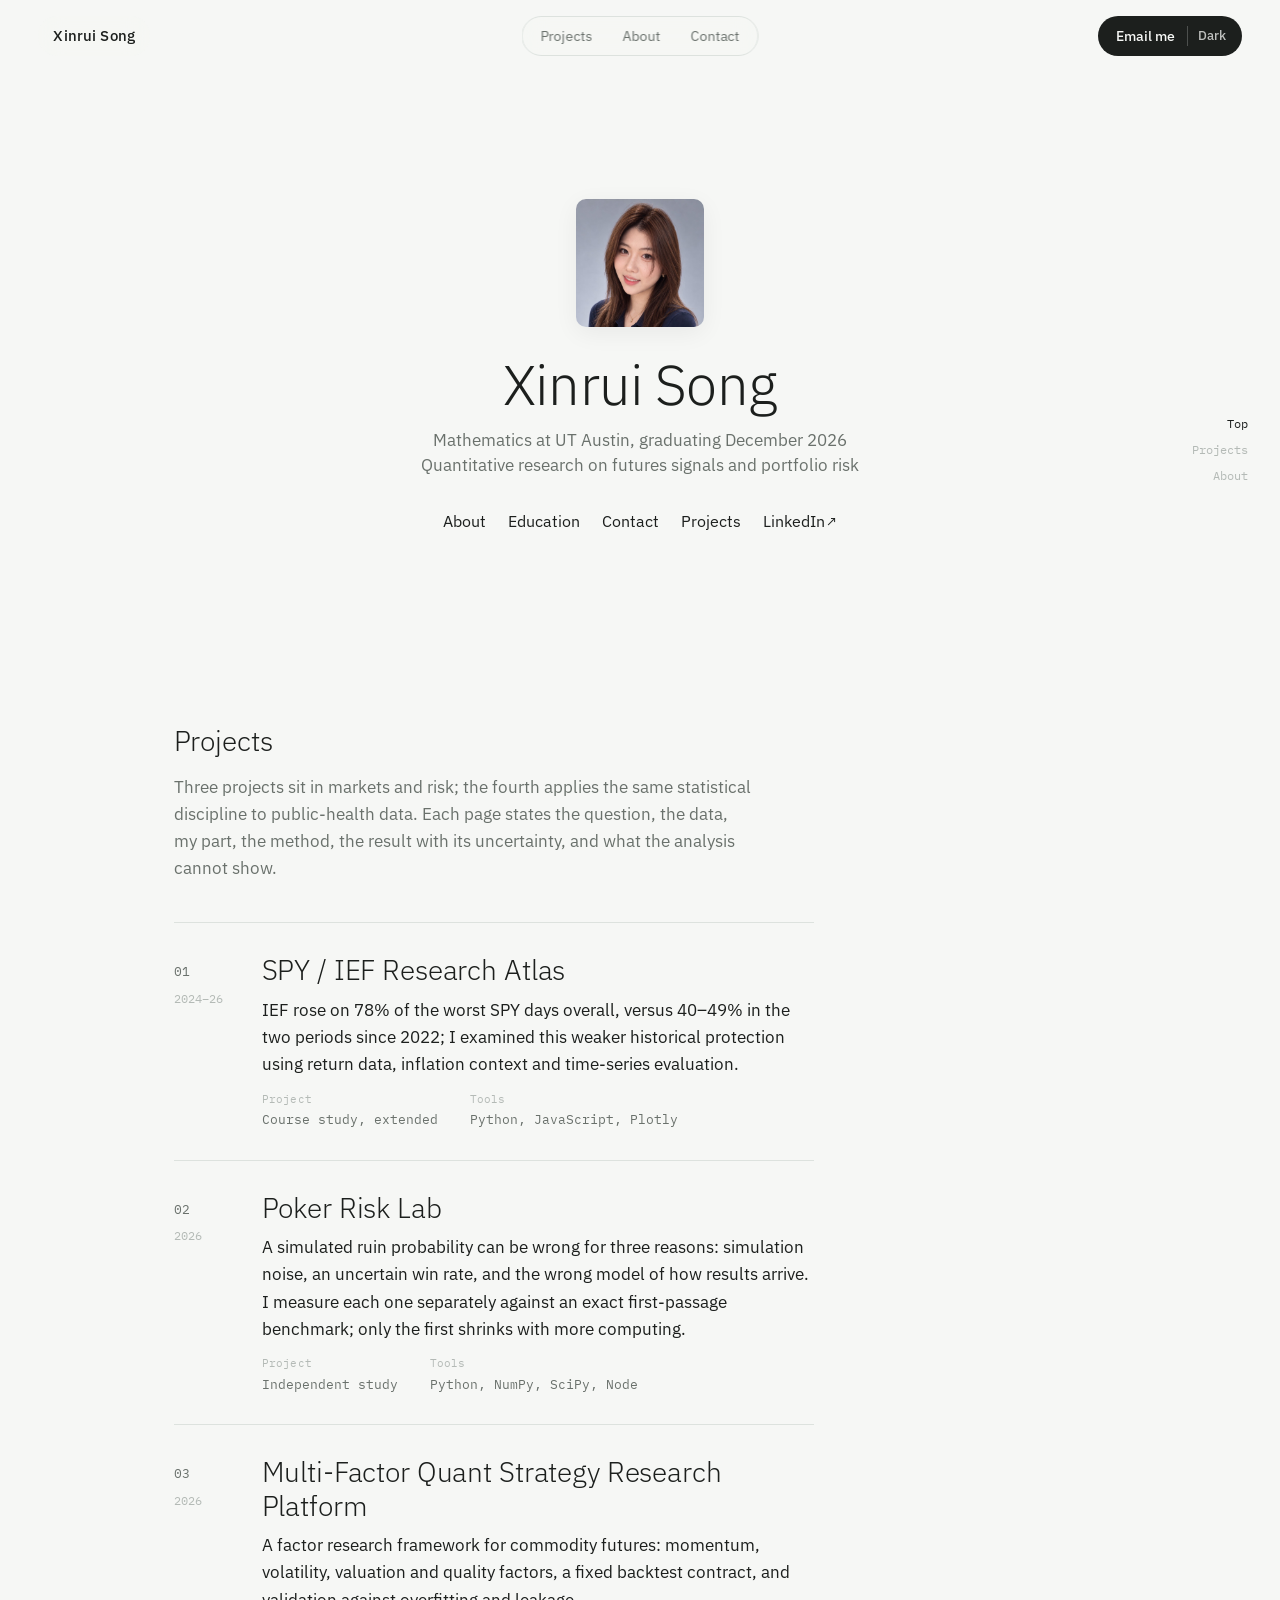
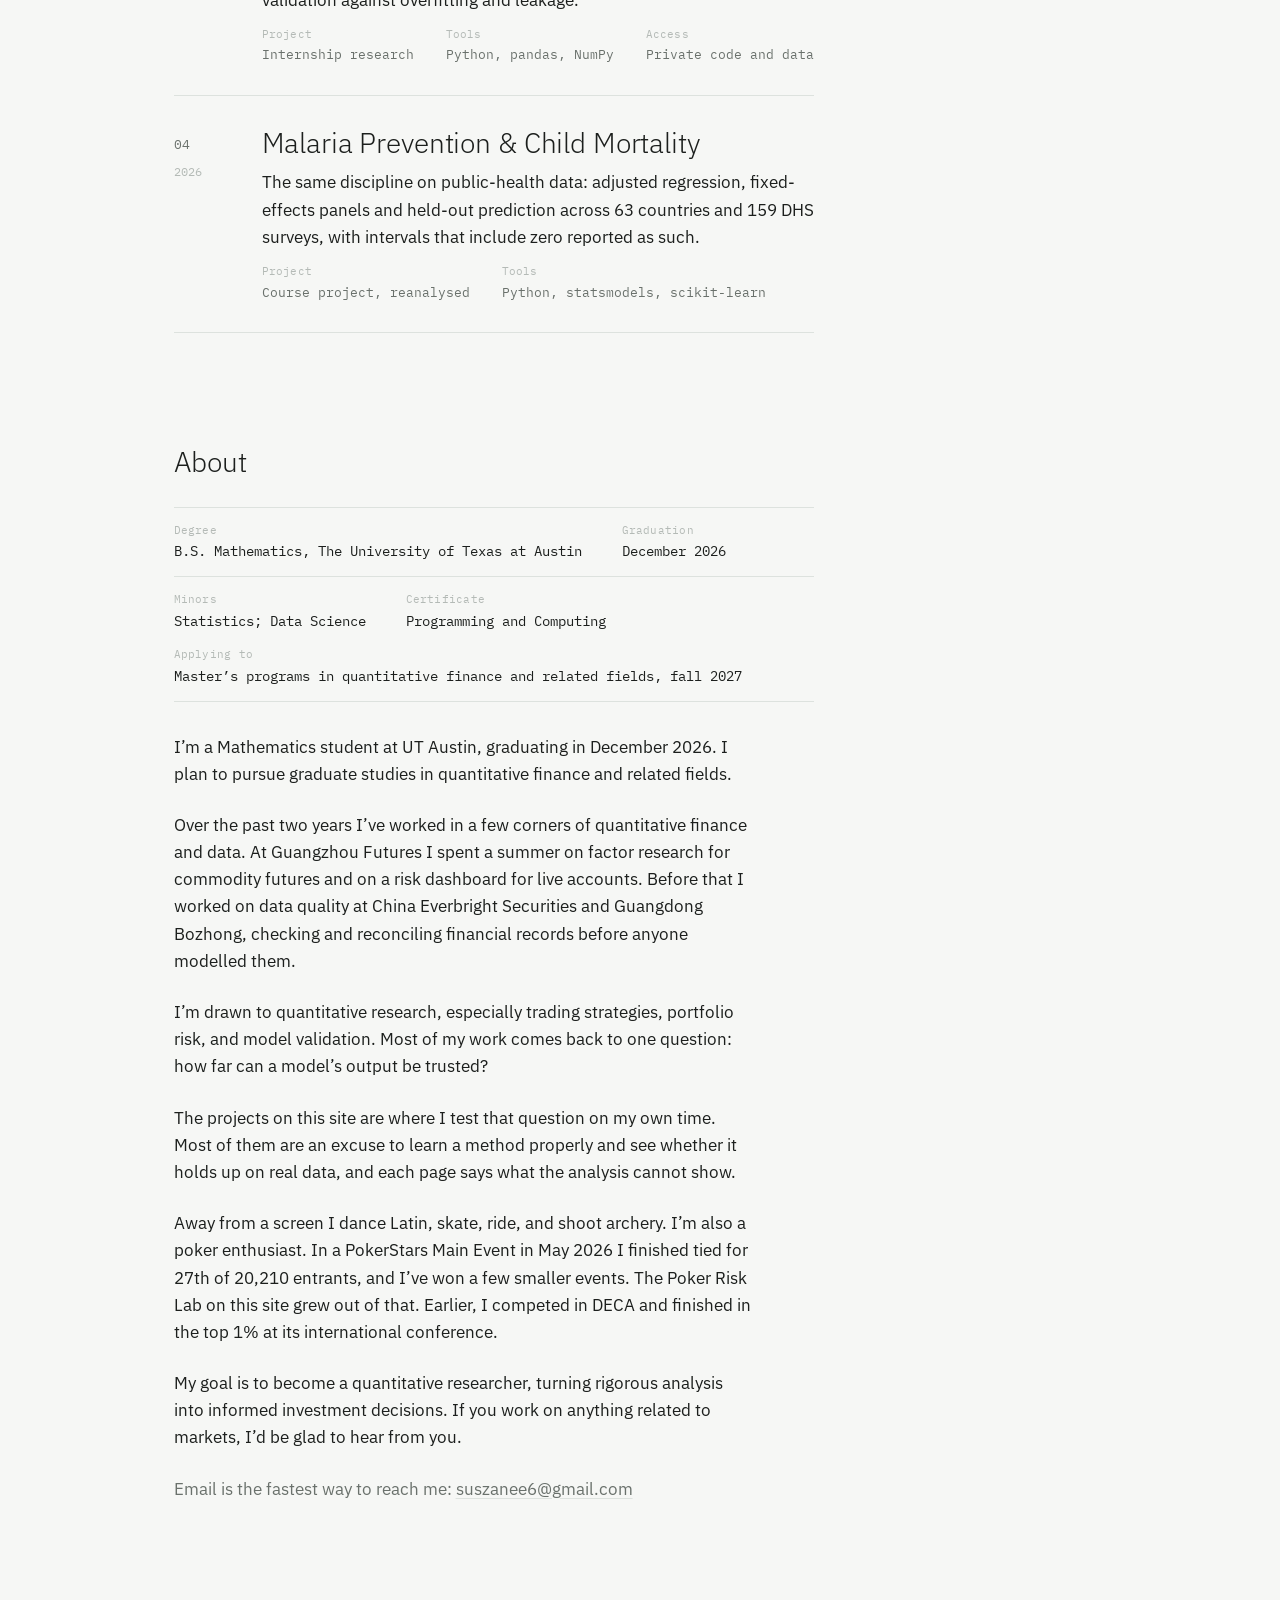
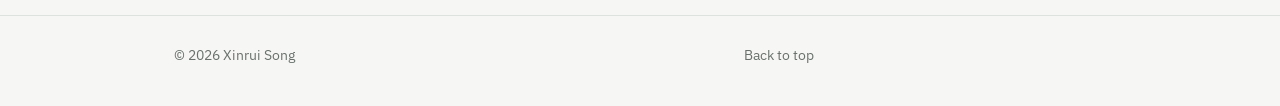
==== index.html @ 5ce0f14a "About: drop the Experience row; the prose now covers it" ====
<!DOCTYPE html>
<html lang="en" data-theme="light">
<head>
<meta charset="utf-8">
<meta name="viewport" content="width=device-width, initial-scale=1">
<title>Xinrui Song</title>
<meta name="description" content="Xinrui Song, mathematics student at UT Austin. Projects in financial mathematics, stochastic modelling and risk, written up with methods, results and limitations.">
<meta property="og:title" content="Xinrui Song">
<meta property="og:description" content="Mathematics at UT Austin. Projects in financial mathematics, stochastic modelling and risk.">
<meta property="og:type" content="website">
<!-- og:image is absolute so share previews work; change it if the site moves -->
<meta property="og:image" content="https://suzanneisgenius.github.io/Xinrui-Portfolio/images/og.png">
<meta property="og:image:width" content="1200">
<meta property="og:image:height" content="630">
<link rel="icon" href="images/favicon-32.png" sizes="32x32" type="image/png">
<link rel="apple-touch-icon" href="images/apple-touch-icon.png">
<script>
  try { var t = localStorage.getItem('xs-theme'); if (t === 'dark' || t === 'light') document.documentElement.dataset.theme = t; } catch (e) {}
</script>
<link rel="preconnect" href="https://fonts.googleapis.com">
<link rel="preconnect" href="https://fonts.gstatic.com" crossorigin>
<link href="https://fonts.googleapis.com/css2?family=IBM+Plex+Mono:wght@400&family=IBM+Plex+Sans:wght@300;400;500&display=swap" rel="stylesheet">
<link rel="stylesheet" href="assets/site.css">
</head>
<body>

<header class="site-header">
  <div class="bar">
    <a class="brand" href="#top">Xinrui Song</a>
    <nav class="pill" aria-label="Site">
      <a id="nav-projects" href="#projects">Projects</a>
      <a id="nav-about" href="#about">About</a>
      <a id="nav-contact" href="#t/contact">Contact</a>
    </nav>
    <span class="cta"><a href="mailto:suszanee6@gmail.com">Email me</a><button id="theme-toggle" class="theme" type="button" aria-label="Switch color theme">Dark</button></span>
  </div>
</header>

<nav class="ghost" id="ghost" aria-label="Sections">
  <a href="#top" data-for="top">Top</a>
  <a href="#projects" data-for="projects">Projects</a>
  <a href="#about" data-for="about">About</a>
</nav>

<main id="top">

<div id="view-home">

  <section class="hero" aria-labelledby="name">
    <div class="hero-card">
      <img class="avatar" src="images/portrait.jpg" alt="" width="128" height="128" onerror="this.remove()">
      <h1 id="name" class="t1">Xinrui Song</h1>
      <p class="tag">Mathematics at UT Austin, graduating December 2026<br>Quantitative research on futures signals and portfolio risk</p>
      <nav class="tabs" aria-label="Quick links">
        <a href="#t/about" data-tab="about">About</a>
        <a href="#t/education" data-tab="education">Education</a>
        <a href="#t/contact" data-tab="contact">Contact</a>
        <a href="#projects">Projects</a>
        <a href="https://www.linkedin.com/in/xinrui-song-bba659338/" class="ext" target="_blank" rel="noopener">LinkedIn</a>
      </nav>
      <pre class="terminal" id="terminal" aria-live="polite" hidden></pre>

      <template id="tab-about"><span class="prompt">&gt; open about</span>

I’m a Mathematics student at UT Austin, graduating in December 2026. I plan to pursue graduate studies in quantitative finance and related fields.

I’m drawn to quantitative research, especially trading strategies, portfolio risk, and model validation. Most of my work comes back to one question: how far can a model’s output be trusted?

My goal is to become a quantitative researcher, turning rigorous analysis into informed investment decisions.</template>

      <template id="tab-education"><span class="prompt">&gt; open education</span>

- B.S. Mathematics, The University of Texas at Austin, December 2026
- Minors: Statistics; Data Science
- Certificate: Programming and Computing
- Mathematics: Probability I, Introduction to Stochastic Processes (highest overall grade in class, spring 2025), Linear Algebra and Matrix Theory, Differential Equations with Linear Algebra, Applied Statistics; in progress: Real Analysis, Multivariable Calculus, Elements of Statistics
- Computing: Machine Learning, Elements of Software Design, Elements of Data Science, Elements of Databases (in progress)
- Methods: factor evaluation (IC/ICIR, quintile backtests, attribution), rolling out-of-sample validation with look-ahead controls, Monte Carlo and absorbing-boundary simulation, Bayesian uncertainty propagation, moving-block bootstrap, Newey-West inference, regularized regression, nested and grouped cross-validation
- Tools: Python (NumPy, pandas, SciPy, statsmodels, scikit-learn), R, SQL, JavaScript, Plotly, Dash, Git</template>

      <template id="tab-contact"><span class="prompt">&gt; open contact</span>

- Email     <a href="mailto:suszanee6@gmail.com">suszanee6@gmail.com</a>
- LinkedIn  <a href="https://www.linkedin.com/in/xinrui-song-bba659338/" target="_blank" rel="noopener">linkedin.com/in/xinrui-song-bba659338</a>
- Location  Austin, Texas</template>
    </div>
  </section>

  <section id="projects" aria-labelledby="projects-h">
    <div class="col">
      <div class="section-head"><h2 id="projects-h" class="t2">Projects</h2></div>
      <p class="muted" style="margin-top:16px;max-width:34em">Three projects sit in markets and risk; the fourth applies the same statistical discipline to public-health data. Each page states the question, the data, my part, the method, the result with its uncertainty, and what the analysis cannot show.</p>
      <div id="project-list" class="project-list"></div>
    </div>
  </section>

  <section id="about" class="about" aria-labelledby="about-h">
    <div class="col">
      <h2 id="about-h" class="t2">About</h2>
      <div class="spec">
        <div class="spec-row">
          <div class="spec-item"><span class="spec-l">Degree</span><span class="spec-v">B.S. Mathematics, The University of Texas at Austin</span></div>
          <div class="spec-item"><span class="spec-l">Graduation</span><span class="spec-v">December 2026</span></div>
        </div>
        <div class="spec-row">
          <div class="spec-item"><span class="spec-l">Minors</span><span class="spec-v">Statistics; Data Science</span></div>
          <div class="spec-item"><span class="spec-l">Certificate</span><span class="spec-v">Programming and Computing</span></div>
          <div class="spec-item"><span class="spec-l">Applying to</span><span class="spec-v">Master’s programs in quantitative finance and related fields, fall 2027</span></div>
        </div>
      </div>
      <div class="stack" style="margin-top:32px">
        <p>I’m a Mathematics student at UT Austin, graduating in December 2026. I plan to pursue graduate studies in quantitative finance and related fields.</p>
        <p>Over the past two years I’ve worked in a few corners of quantitative finance and data. At Guangzhou Futures I spent a summer on factor research for commodity futures and on a risk dashboard for live accounts. Before that I worked on data quality at China Everbright Securities and Guangdong Bozhong, checking and reconciling financial records before anyone modelled them.</p>
        <p>I’m drawn to quantitative research, especially trading strategies, portfolio risk, and model validation. Most of my work comes back to one question: how far can a model’s output be trusted?</p>
        <p>The projects on this site are where I test that question on my own time. Most of them are an excuse to learn a method properly and see whether it holds up on real data, and each page says what the analysis cannot show.</p>
        <p>Away from a screen I dance Latin, skate, ride, and shoot archery. I’m also a poker enthusiast. In a PokerStars Main Event in May 2026 I finished tied for 27th of 20,210 entrants, and I’ve won a few smaller events. The Poker Risk Lab on this site grew out of that. Earlier, I competed in DECA and finished in the top 1% at its international conference.</p>
        <p>My goal is to become a quantitative researcher, turning rigorous analysis into informed investment decisions. If you work on anything related to markets, I’d be glad to hear from you.</p>
        <p class="muted">Email is the fastest way to reach me: <a href="mailto:suszanee6@gmail.com">suszanee6@gmail.com</a></p>
      </div>
    </div>
  </section>


</div>

<div id="view-detail" hidden>
  <div id="detail-root"></div>
</div>

</main>

<footer class="site-footer">
  <div class="col">
    <span>© 2026 Xinrui Song</span>
    <span><a href="#top">Back to top</a></span>
  </div>
</footer>

<script src="assets/details.js"></script>
<script src="assets/spy-figure.js" defer></script>
<script src="assets/site.js" defer></script>
</body>
</html>
---- assets/site.css ----
/* Xinrui Song — application site, shell v4.
   Type: IBM Plex Sans (300/400/500) + Plex Mono. Three sizes + one meta size.
   Hierarchy comes from size and grey, not weight. One accent, one dark block (the terminal). */

:root {
  --paper: #F6F7F5;
  --ink: #1C1F1D;
  --muted: #6A716C;
  --faint: #B4BAB6;
  --line: #DDE2DE;
  --accent: #1F3A5F;
  --code-bg: #EEF0ED;

  --term-bg: #0F1117;
  --term-fg: #E6E7EB;
  --term-link: #8AB4F8;
  --term-prompt: #6CFF6C;

  --sans: "IBM Plex Sans", "PingFang SC", "Noto Sans SC", system-ui, sans-serif;
  --mono: "IBM Plex Mono", ui-monospace, SFMono-Regular, Menlo, monospace;

  --col: 680px;
  --wide: 920px;
  --gutter: 20px;
  --left: clamp(20px, 12vw, 200px);
  --section: 112px;
  --gap: 24px;
  --ease: cubic-bezier(.2, .7, .2, 1);

  --spy-teal: #167c77;
  --spy-coral: #b95335;
  --spy-band: #89979b;
  --spy-flat: #9ca6b1;
  --spy-grid: #dbe0e5;
  --spy-ink: var(--ink);
  --spy-muted: var(--muted);
}
html[data-theme="dark"] {
  --paper: #141615;
  --ink: #E8EAE7;
  --muted: #9AA19C;
  --faint: #4A504C;
  --line: #2A2F2C;
  --accent: #8FB3E0;
  --code-bg: #1C1F1D;
  --spy-teal: #62b4ad;
  --spy-coral: #ed906d;
  --spy-band: #b3bbc7;
  --spy-flat: #626d7b;
  --spy-grid: #2b323d;
}

* { box-sizing: border-box; }
html { scroll-behavior: smooth; }
@media (prefers-reduced-motion: reduce) { html { scroll-behavior: auto; } }

body {
  margin: 0;
  background: var(--paper);
  color: var(--ink);
  font-family: var(--sans);
  font-size: 17px;
  line-height: 1.6;
  font-weight: 400;
  -webkit-font-smoothing: antialiased;
  text-rendering: optimizeLegibility;
}
a { color: inherit; text-decoration: none; }
a:focus-visible, button:focus-visible { outline: 2px solid var(--accent); outline-offset: 3px; border-radius: 2px; }
h1, h2, h3, p, ul, dl, dd, figure { margin: 0; }
ul { padding: 0; list-style: none; }
strong { font-weight: 500; }
[hidden] { display: none !important; }

/* ---------- type scale: three sizes + meta ---------- */
.t1 { font-size: 56px; font-weight: 300; line-height: 1.05; letter-spacing: -0.015em; }
.t2 { font-size: 28px; font-weight: 300; line-height: 1.2; letter-spacing: -0.005em; }
.meta, .mono { font-family: var(--mono); font-size: 13px; line-height: 1.5; color: var(--muted); font-weight: 400; }
.muted { color: var(--muted); }
.lede { font-size: 19px; line-height: 1.5; font-weight: 300; }
@media (max-width: 720px) {
  body { font-size: 16px; }
  .t1 { font-size: 38px; }
  .t2 { font-size: 24px; }
  .lede { font-size: 17px; }
}

/* ---------- column ---------- */
.col { width: 100%; max-width: var(--col); margin-left: var(--left); padding: 0 var(--gutter); }
.col.wide { max-width: min(var(--wide), calc(100% - var(--left))); } /* 920px, or what fits beside the left offset (overflowed at 960–1120px) */
@media (max-width: 720px) { :root { --left: 0px; } }

section { padding-top: var(--section); }
@media (max-width: 720px) { :root { --section: 72px; } }
.stack > * + * { margin-top: var(--gap); }

p a, li a, dd a, .link {
  text-decoration: underline;
  text-decoration-color: var(--line);
  text-underline-offset: 3px;
  text-decoration-thickness: 1px;
  transition: text-decoration-color 200ms var(--ease);
}
p a:hover, li a:hover, dd a:hover, .link:hover { text-decoration-color: var(--accent); }
.ext::after { content: "\2197"; margin-left: .12em; font-size: .85em; }

/* ---------- header (three parts, floating) ---------- */
.site-header {
  position: fixed; inset: 16px 0 auto 0; z-index: 20;
  pointer-events: none;
}
.site-header .bar {
  display: flex; align-items: center; justify-content: space-between;
  padding: 0 clamp(16px, 3vw, 40px);
  height: 40px;
}
.brand, .pill, .cta { pointer-events: auto; }
.brand { display: flex; align-items: center; height: 40px; padding: 0 14px; border-radius: 999px; font-weight: 500; font-size: 15px; letter-spacing: .01em; color: var(--ink);
  border: 1px solid transparent; background: color-mix(in srgb, var(--paper) 82%, transparent); backdrop-filter: blur(12px); -webkit-backdrop-filter: blur(12px); }
.pill {
  position: absolute; left: 50%; transform: translateX(-50%);
  display: flex; align-items: center; gap: 2px;
  height: 40px; padding: 4px;
  border: 1px solid var(--line); border-radius: 999px;
  background: color-mix(in srgb, var(--paper) 82%, transparent);
  backdrop-filter: blur(12px); -webkit-backdrop-filter: blur(12px);
}
.pill a {
  display: flex; align-items: center; height: 30px; padding: 0 14px;
  border-radius: 999px; font-size: 14px; color: var(--muted);
  transition: background-color 200ms var(--ease), color 200ms var(--ease);
}
.pill a:hover, .pill a[aria-current="true"] { color: var(--ink); background: color-mix(in srgb, var(--ink) 6%, transparent); }
.cta {
  display: flex; align-items: center; gap: 10px; height: 40px; padding: 0 16px 0 18px;
  border-radius: 999px; background: var(--ink); color: var(--paper);
  font-size: 14px; font-weight: 500;
  transition: transform 200ms var(--ease), opacity 200ms var(--ease);
}
.cta a { color: inherit; }
.cta:hover { opacity: .9; }
.cta .theme {
  border: 0; background: none; padding: 0 0 0 10px; margin-left: 2px; border-left: 1px solid color-mix(in srgb, var(--paper) 30%, transparent);
  color: inherit; font: inherit; font-size: 13px; cursor: pointer; opacity: .75;
}
.cta .theme:hover { opacity: 1; }
@media (max-width: 760px) {
  .pill { display: none; }
  .site-header { inset: 10px 0 auto 0; }
}

/* ---------- ghost nav (right edge, home only) ---------- */
.ghost {
  position: fixed; right: clamp(16px, 2.5vw, 36px); top: 50%; transform: translateY(-50%);
  display: flex; flex-direction: column; gap: 14px; text-align: right;
  font-family: var(--mono); font-size: 12px; line-height: 1;
  z-index: 15;
}
.ghost a { color: var(--faint); transition: color 250ms var(--ease); }
.ghost a:hover { color: var(--muted); }
.ghost a[aria-current="true"] { color: var(--ink); }
@media (max-width: 1100px) { .ghost { display: none; } }

/* ---------- hero (reference 03: portrait, name, two lines, one row of links, terminal) ---------- */
.hero { padding: 150px 0 24px; min-height: 68vh; display: flex; flex-direction: column; justify-content: center; }
.hero-card { max-width: 640px; margin: 0 auto; padding: 0 var(--gutter); text-align: center; }
.avatar {
  width: 128px; height: 128px; border-radius: 10px; object-fit: cover; display: block; margin: 0 auto 28px;
  box-shadow: 0 6px 24px rgba(0, 0, 0, .06);
}
.hero .tag { margin-top: 14px; font-size: 17px; line-height: 1.5; color: var(--muted); }
.tabs { display: flex; flex-wrap: wrap; justify-content: center; gap: 6px 22px; margin-top: 26px; font-size: 16px; }
.tabs a { color: var(--ink); padding: 4px 0; border-bottom: 1px solid transparent; transition: color 200ms var(--ease), border-color 200ms var(--ease), opacity 200ms var(--ease); }
.tabs a:hover { color: var(--accent); }
.tabs a[aria-current="true"] { border-bottom-color: var(--ink); }
.tabs a.disabled { opacity: .45; pointer-events: none; }
.hero .terminal { text-align: left; margin: 28px auto 0; max-width: 640px; max-height: 400px; overflow-y: auto; font-size: 13.5px; padding: 16px 20px; }
.hero .terminal p { margin: 0; }
@media (max-width: 720px) { .hero { padding-top: 100px; } .avatar { width: 104px; height: 104px; } .tabs { gap: 4px 18px; font-size: 15px; } }

/* typing */
.typed { white-space: pre-wrap; }
.caret { display: inline-block; width: .5em; height: 1.05em; vertical-align: -0.15em; background: var(--accent); margin-left: 2px; animation: blink 1s steps(1) infinite; }
.caret.done { animation: none; opacity: 0; transition: opacity 400ms ease 600ms; }
@keyframes blink { 50% { opacity: 0; } }
@media (prefers-reduced-motion: reduce) { .caret { display: none; } }

/* ---------- section head ---------- */
.section-head { display: flex; align-items: baseline; gap: 20px; }
.section-head .idx { font-family: var(--mono); font-size: 13px; color: var(--faint); }

/* ---------- project list (numbered rows) ---------- */
.project-list { margin-top: 40px; border-top: 1px solid var(--line); }
.project-row {
  display: grid; grid-template-columns: 64px 1fr; gap: 6px 24px;
  padding: 30px 0; border-bottom: 1px solid var(--line); color: inherit;
}
.project-row .idx { font-family: var(--mono); font-size: 13px; color: var(--muted); padding-top: 9px; }
.project-row .idx small { display: block; color: var(--faint); margin-top: 6px; font-size: 12px; }
.project-row .t2 { transition: color 200ms var(--ease); }
.project-row:hover .t2 { color: var(--accent); }
.project-row .summary { margin-top: 10px; max-width: 34em; color: var(--ink); }
@media (max-width: 560px) {
  .project-row { grid-template-columns: 1fr; gap: 2px; padding: 24px 0; }
  .project-row .idx small { display: inline; margin-left: 10px; }
}

/* ---------- about ---------- */
.about p { max-width: 34em; }

/* ---------- terminal ---------- */
.terminal {
  font-family: var(--mono); font-size: 14px; line-height: 1.55;
  background: var(--term-bg); color: var(--term-fg);
  border-radius: 6px; padding: 16px 18px; margin: 0;
  white-space: pre-wrap; overflow-wrap: anywhere; max-width: var(--col);
}
.terminal .prompt { color: var(--term-prompt); }
.terminal a { color: var(--term-link); text-decoration: underline; text-decoration-color: color-mix(in srgb, var(--term-link) 40%, transparent); }
.terminal a:hover { text-decoration-color: var(--term-link); }
.terminal .caret { background: var(--term-fg); }

/* ---------- footer ---------- */
.site-footer { margin-top: var(--section); border-top: 1px solid var(--line); padding: 28px 0 40px; font-size: 14px; color: var(--muted); }
.site-footer .col { display: flex; justify-content: space-between; gap: 16px; flex-wrap: wrap; }

/* ---------- detail page ---------- */
.detail { padding-top: 120px; }
.detail .crumbs { display: flex; gap: 16px; align-items: baseline; }
.detail .crumbs .back { font-size: 14px; color: var(--muted); }
.detail .crumbs .back:hover { color: var(--ink); }
.detail h1 { margin-top: 24px; }
.detail .subtitle { margin-top: 14px; font-size: 19px; font-weight: 300; color: var(--muted); max-width: 30em; }

/* exhibit first, then spec sheet, then the opening */
.detail .exhibit .figure, .detail .exhibit .spy-figure { margin-top: 48px; }
.spec { margin-top: 40px; border-top: 1px solid var(--line); }
.about .spec { margin-top: 28px; }
.spec-row { display: flex; flex-wrap: wrap; gap: 14px 40px; padding: 14px 0; border-bottom: 1px solid var(--line); }
.spec-item { display: flex; flex-direction: column; gap: 2px; min-width: 0; }
.spec-l { font-family: var(--mono); font-size: 11px; letter-spacing: .02em; color: var(--faint); }
.spec-v { font-family: var(--mono); font-size: 14px; line-height: 1.5; color: var(--ink); }
.spec-item.num .spec-v { font-size: 20px; font-weight: 300; line-height: 1.2; font-family: var(--sans); letter-spacing: -0.01em; }
.spec-v sup { font-family: var(--mono); font-size: 10px; color: var(--muted); margin-left: 2px; }
.spec-v .sep { color: var(--faint); }
.spec-v a { color: var(--ink); text-decoration: underline; text-decoration-color: var(--line); text-underline-offset: 3px; }
.spec-v a:hover { text-decoration-color: var(--accent); }
.spec-row.compact { border: 0; padding: 12px 0 0; gap: 8px 32px; }
.spec-row.compact .spec-v { font-size: 13px; color: var(--muted); }
.spec-notes { margin: 10px 0 0; padding-left: 1.4em; font-size: 13px; line-height: 1.5; color: var(--muted); max-width: 48em; }
.spec-notes li + li { margin-top: 2px; }
@media (max-width: 560px) { .spec-row { gap: 12px 24px; } .spec-item.num .spec-v { font-size: 18px; } }

.opening { margin-top: 56px; }
.opening .question { max-width: 26em; }
.opening .mypart { margin-top: 32px; max-width: 34em; }
.opening .mypart .meta { display: block; margin-bottom: 6px; }
.opening .tagline { margin-top: 28px; max-width: 34em; color: var(--muted); }
.opening .private { margin-top: 12px; font-size: 14px; color: var(--muted); }
@media (max-width: 760px) { .detail { padding-top: 92px; } .opening { margin-top: 40px; } }

.detail .figure { margin-top: 48px; }
.detail .figure img { width: 100%; height: auto; display: block; border: 1px solid var(--line); }
.detail .figure figcaption { margin-top: 10px; font-size: 14px; color: var(--muted); }
/* the screenshot is a link; the label reuses the header CTA pill so it reads as the page's one button */
.figure-link { position: relative; display: block; color: inherit; }
.figure-link img { transition: border-color 200ms var(--ease); }
.figure-link:hover img { border-color: var(--accent); }
.figure-link .open-label {
  position: absolute; right: 16px; bottom: 16px; display: inline-flex; align-items: center; height: 40px; padding: 0 18px;
  border-radius: 999px; background: var(--ink); color: var(--paper); font-size: 14px; font-weight: 500; letter-spacing: .01em; white-space: nowrap;
  transition: transform 200ms var(--ease), opacity 200ms var(--ease);
}
.figure-link:hover .open-label { transform: translateY(-1px); }
.figure-link:focus-visible { outline-offset: 4px; }
@media (max-width: 560px) { .figure-link .open-label { right: 10px; bottom: 10px; height: 36px; padding: 0 14px; font-size: 13px; } }

.detail .body { margin-top: 56px; }
.detail .body h2 { margin-top: 48px; }
.detail .body h2:first-child { margin-top: 0; }
.detail .body p { margin-top: 12px; max-width: 34em; }
.detail .body .result-line { display: block; margin-top: 10px; }
.detail .body .result-line:first-child { margin-top: 0; }

@media (max-width: 560px) {  }

table.plain { width: 100%; border-collapse: collapse; margin-top: 12px; font-size: 15px; }
table.plain th, table.plain td { text-align: left; padding: 10px 0; border-bottom: 1px solid var(--line); vertical-align: top; }
table.plain th { font-weight: 400; font-family: var(--mono); font-size: 13px; color: var(--muted); }
table.plain td.num { font-family: var(--mono); white-space: nowrap; }
table.plain td.num em { font-style: normal; color: var(--muted); margin-left: 8px; }

.strands { margin-top: 28px; }
.strand { padding: 20px 0; border-top: 1px solid var(--line); }
.strand h3 { font-size: 17px; font-weight: 500; margin-top: 4px; }
.strand p { margin-top: 8px; max-width: 34em; }

/* side arrows (desktop) + bottom pager (all) */
.side-arrow {
  position: fixed; top: 50%; transform: translateY(-50%); z-index: 15;
  display: flex; flex-direction: column; align-items: center; gap: 8px;
  color: var(--faint); font-family: var(--mono); font-size: 12px;
  transition: color 250ms var(--ease);
}
.side-arrow:hover { color: var(--ink); }
.side-arrow svg { width: 22px; height: 44px; stroke: currentColor; fill: none; stroke-width: 1; }
.side-arrow.prev { left: clamp(14px, 2.5vw, 36px); }
.side-arrow.next { right: clamp(14px, 2.5vw, 36px); }
@media (max-width: 1100px) { .side-arrow { display: none; } }

.pager { margin-top: 80px; padding-top: 20px; border-top: 1px solid var(--line); display: flex; justify-content: space-between; gap: 20px; font-size: 15px; }
.pager a { color: var(--muted); max-width: 48%; }
.pager a:hover { color: var(--ink); }
.pager .next { text-align: right; margin-left: auto; }
.pager .mono { display: block; margin-bottom: 2px; }

code, pre { font-family: var(--mono); }
pre.code { background: var(--code-bg); padding: 14px 16px; border-radius: 4px; overflow-x: auto; font-size: 14px; line-height: 1.5; }

/* ---------- SPY / IEF figure ---------- */
.spy-figure { margin-top: 48px; }
.spy-figure .t2 { max-width: 26em; }
.spy-inline-chart.spy-chart-mobile { display: none; }
@media (max-width: 640px) { .spy-inline-chart.spy-chart-desktop { display: none; } .spy-inline-chart.spy-chart-mobile { display: block; } }
.spy-plot { margin: 20px 0 0; }
.spy-inline-chart { width: 100%; height: auto; display: block; font-family: var(--sans); }
.spy-tick-key { display: flex; flex-wrap: wrap; gap: 6px 18px; align-items: center; color: var(--spy-muted); font-size: 13px; margin: 8px 0 24px; }
.spy-key-mark { display: inline-block; width: 3px; height: 12px; vertical-align: -2px; margin-right: 6px; background: var(--spy-coral); }
.spy-key-mark.flat { background: var(--spy-flat); }
.spy-stress-label { font-size: 16px; font-weight: 400; padding-top: 18px; border-top: 1px solid var(--line); }
.spy-number-grid { display: grid; grid-template-columns: repeat(3, minmax(0, 1fr)); gap: 24px; margin-top: 16px; }
.spy-number-period { display: block; font-family: var(--mono); font-size: 13px; color: var(--spy-muted); }
.spy-number strong { display: block; font-weight: 300; font-size: 40px; line-height: 1.1; letter-spacing: -0.02em; margin: 6px 0 10px; }
.spy-number.recent strong { color: var(--spy-coral); }
.spy-proportion { height: 2px; background: var(--spy-grid); overflow: hidden; margin-bottom: 8px; }
.spy-proportion span { display: block; height: 100%; background: var(--ink); width: var(--share); }
.spy-number.recent .spy-proportion span { background: var(--spy-coral); }
.spy-number-note { font-size: 13px; color: var(--spy-muted); }
@media (max-width: 560px) { .spy-number-grid { gap: 14px; } .spy-number strong { font-size: 28px; } }
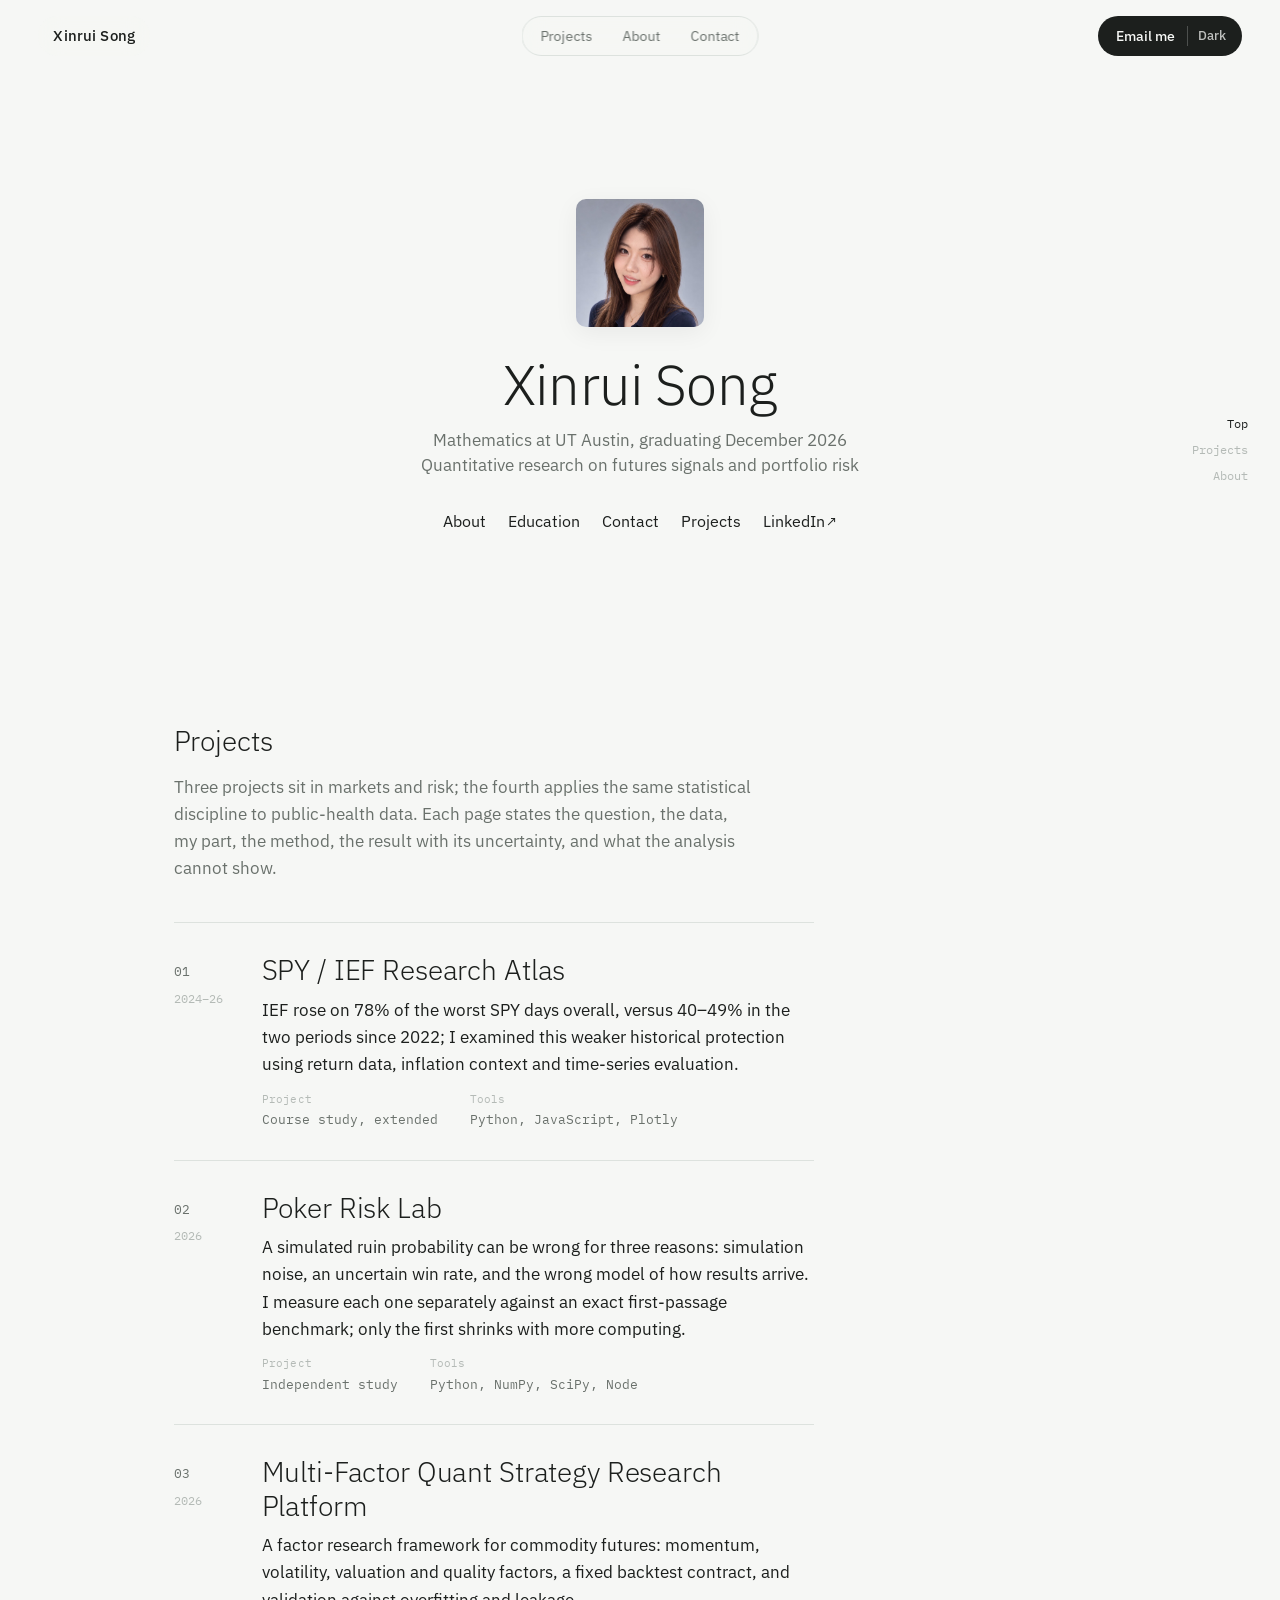
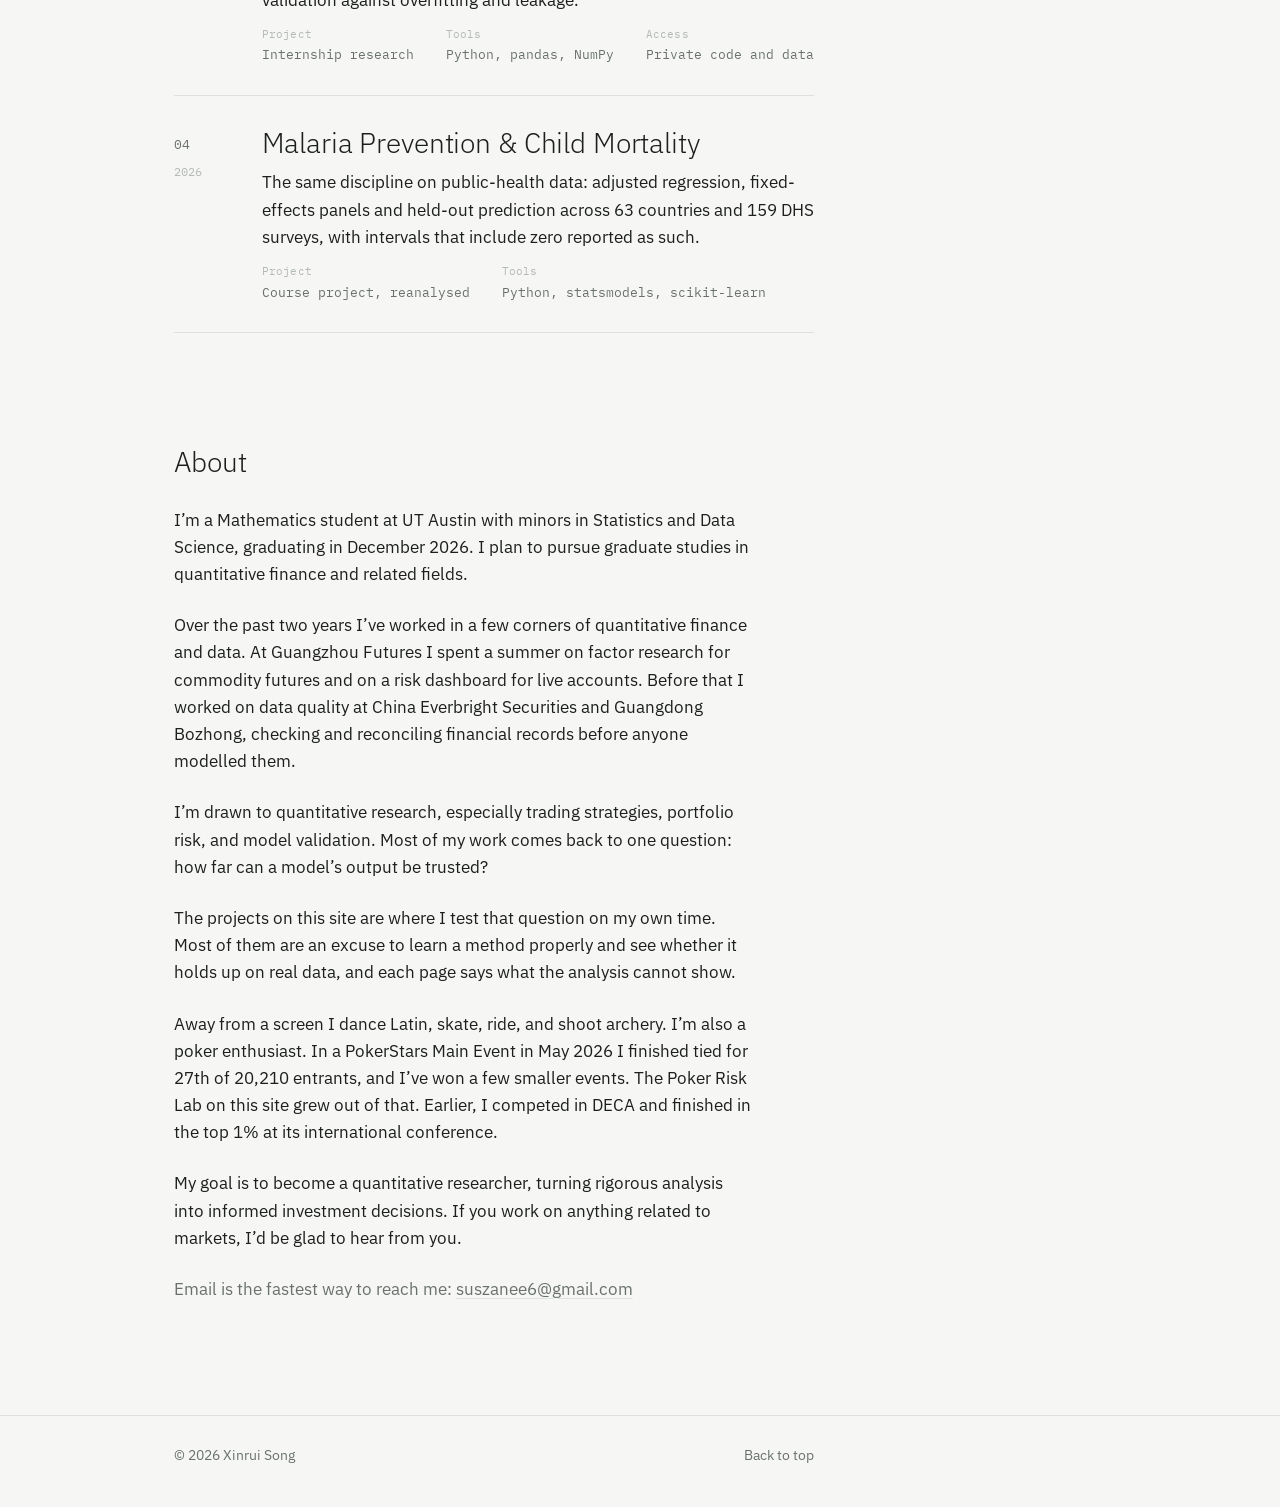
==== commit dc188256: "About: remove the spec table; minors move into the first paragraph" ====
--- a/index.html
+++ b/index.html
@@ -97,19 +97,8 @@
   <section id="about" class="about" aria-labelledby="about-h">
     <div class="col">
       <h2 id="about-h" class="t2">About</h2>
-      <div class="spec">
-        <div class="spec-row">
-          <div class="spec-item"><span class="spec-l">Degree</span><span class="spec-v">B.S. Mathematics, The University of Texas at Austin</span></div>
-          <div class="spec-item"><span class="spec-l">Graduation</span><span class="spec-v">December 2026</span></div>
-        </div>
-        <div class="spec-row">
-          <div class="spec-item"><span class="spec-l">Minors</span><span class="spec-v">Statistics; Data Science</span></div>
-          <div class="spec-item"><span class="spec-l">Certificate</span><span class="spec-v">Programming and Computing</span></div>
-          <div class="spec-item"><span class="spec-l">Applying to</span><span class="spec-v">Master’s programs in quantitative finance and related fields, fall 2027</span></div>
-        </div>
-      </div>
-      <div class="stack" style="margin-top:32px">
-        <p>I’m a Mathematics student at UT Austin, graduating in December 2026. I plan to pursue graduate studies in quantitative finance and related fields.</p>
+      <div class="stack" style="margin-top:28px">
+        <p>I’m a Mathematics student at UT Austin with minors in Statistics and Data Science, graduating in December 2026. I plan to pursue graduate studies in quantitative finance and related fields.</p>
         <p>Over the past two years I’ve worked in a few corners of quantitative finance and data. At Guangzhou Futures I spent a summer on factor research for commodity futures and on a risk dashboard for live accounts. Before that I worked on data quality at China Everbright Securities and Guangdong Bozhong, checking and reconciling financial records before anyone modelled them.</p>
         <p>I’m drawn to quantitative research, especially trading strategies, portfolio risk, and model validation. Most of my work comes back to one question: how far can a model’s output be trusted?</p>
         <p>The projects on this site are where I test that question on my own time. Most of them are an excuse to learn a method properly and see whether it holds up on real data, and each page says what the analysis cannot show.</p>
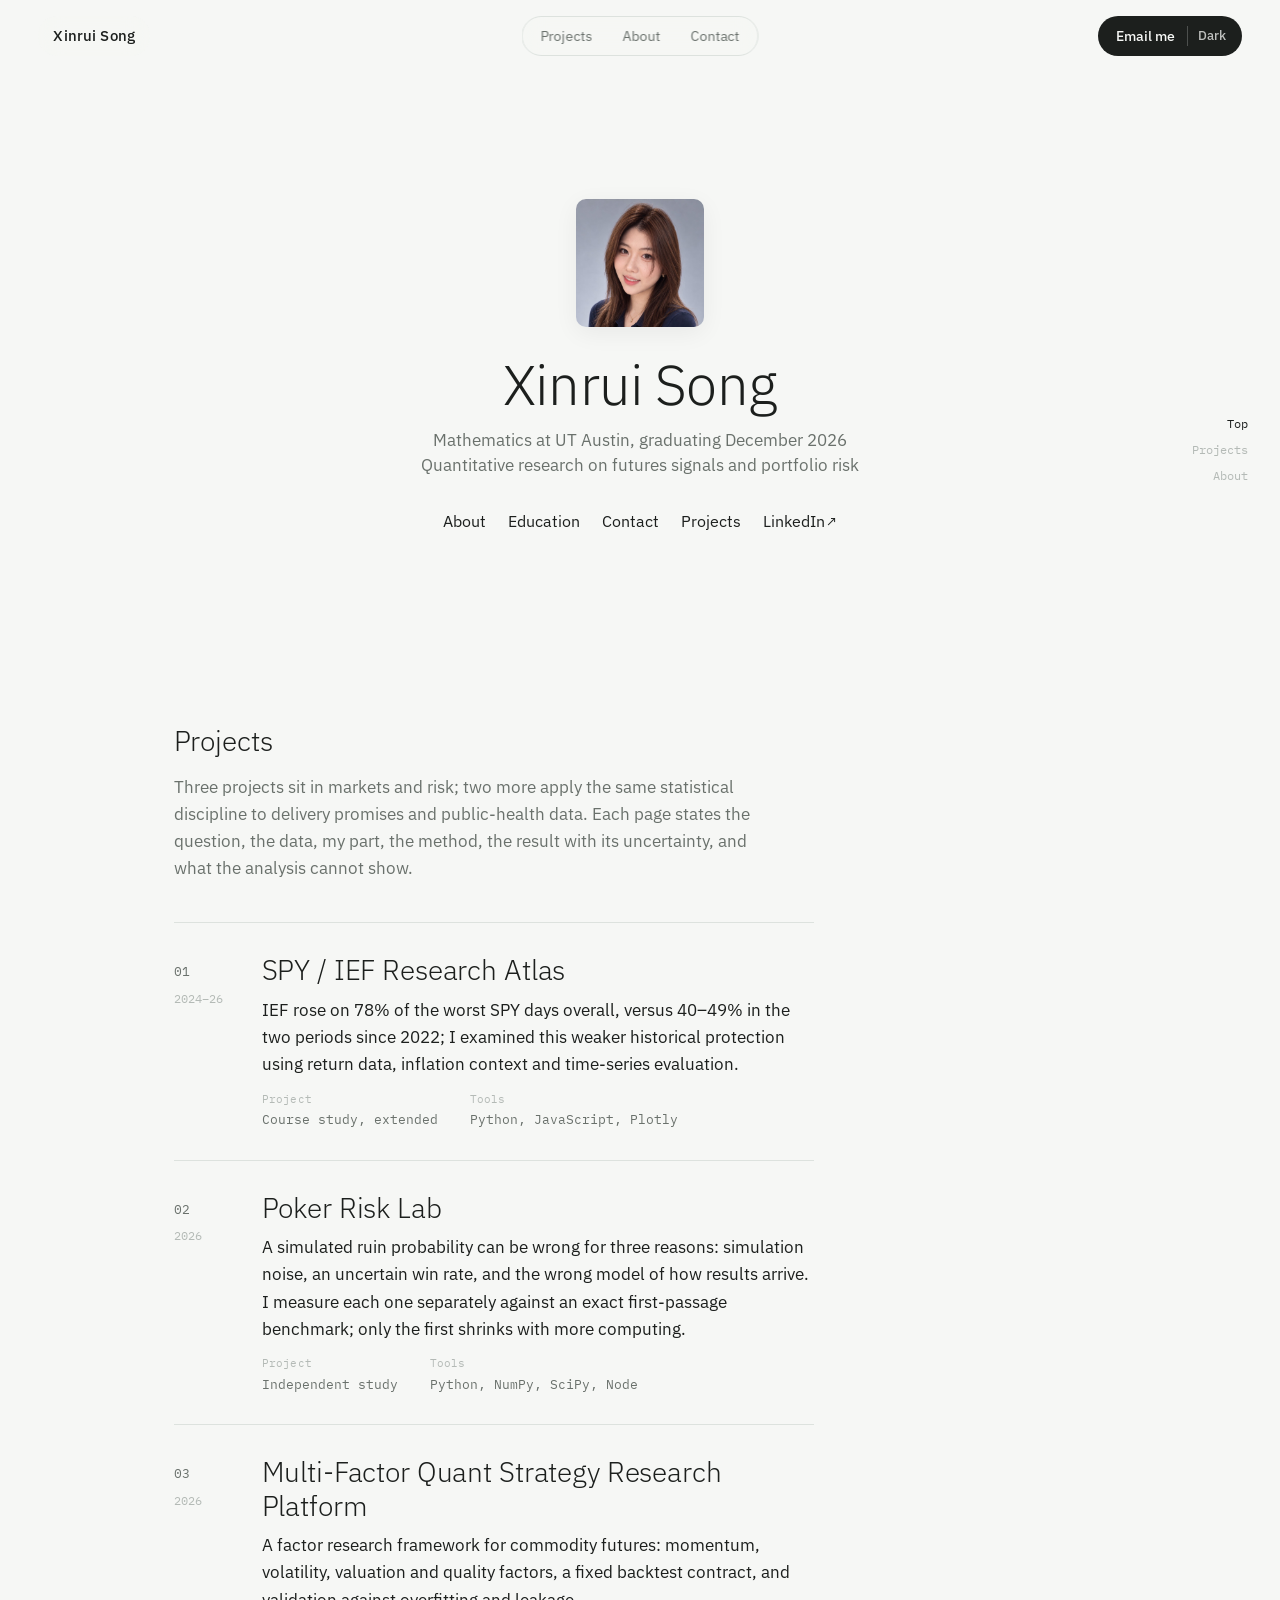
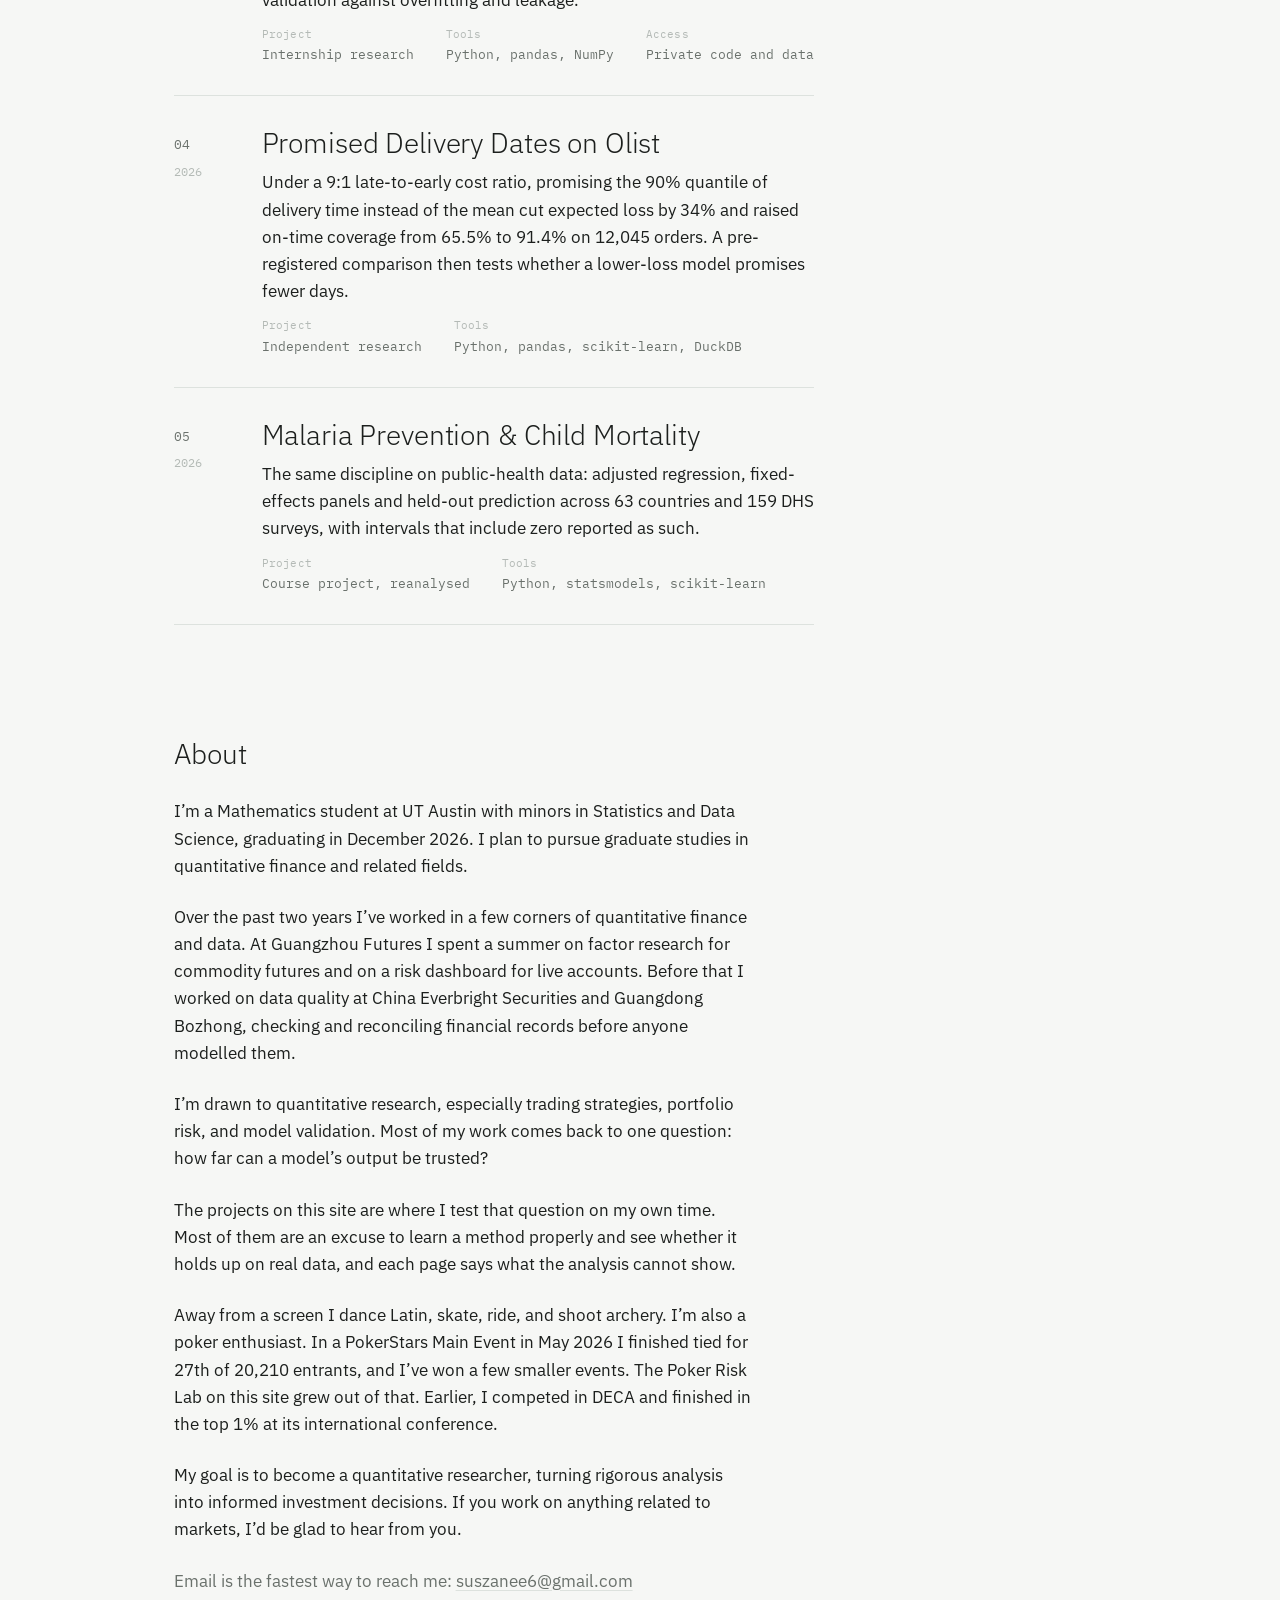
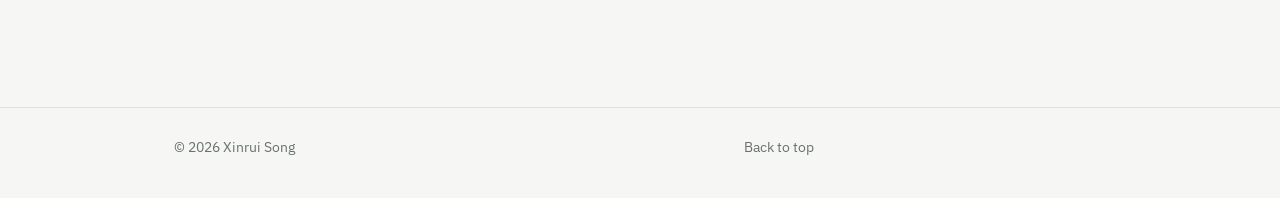
==== commit 6ceb0387: "Add project 04, Promised Delivery Dates on Olist, before Malaria; numbers from the repo's saved E1 r" ====
--- a/index.html
+++ b/index.html
@@ -89,7 +89,7 @@
   <section id="projects" aria-labelledby="projects-h">
     <div class="col">
       <div class="section-head"><h2 id="projects-h" class="t2">Projects</h2></div>
-      <p class="muted" style="margin-top:16px;max-width:34em">Three projects sit in markets and risk; the fourth applies the same statistical discipline to public-health data. Each page states the question, the data, my part, the method, the result with its uncertainty, and what the analysis cannot show.</p>
+      <p class="muted" style="margin-top:16px;max-width:34em">Three projects sit in markets and risk; two more apply the same statistical discipline to delivery promises and public-health data. Each page states the question, the data, my part, the method, the result with its uncertainty, and what the analysis cannot show.</p>
       <div id="project-list" class="project-list"></div>
     </div>
   </section>
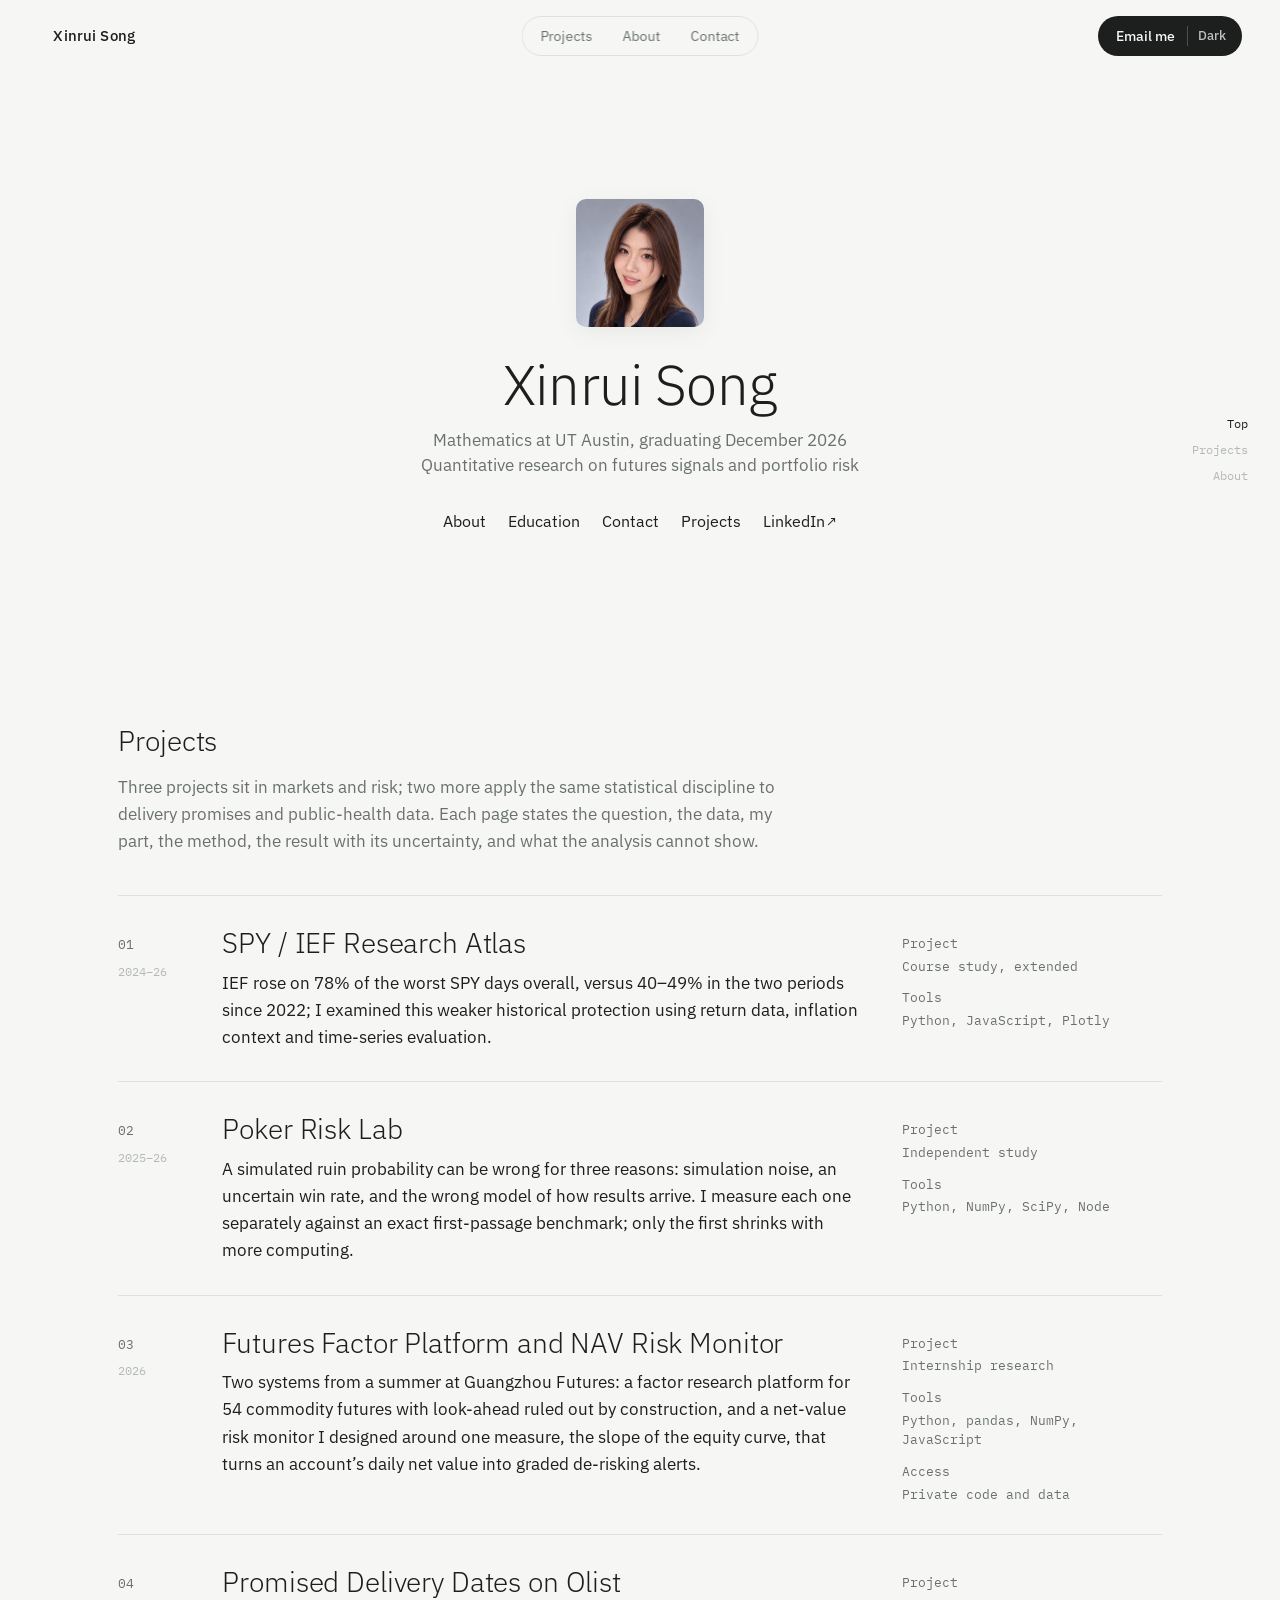
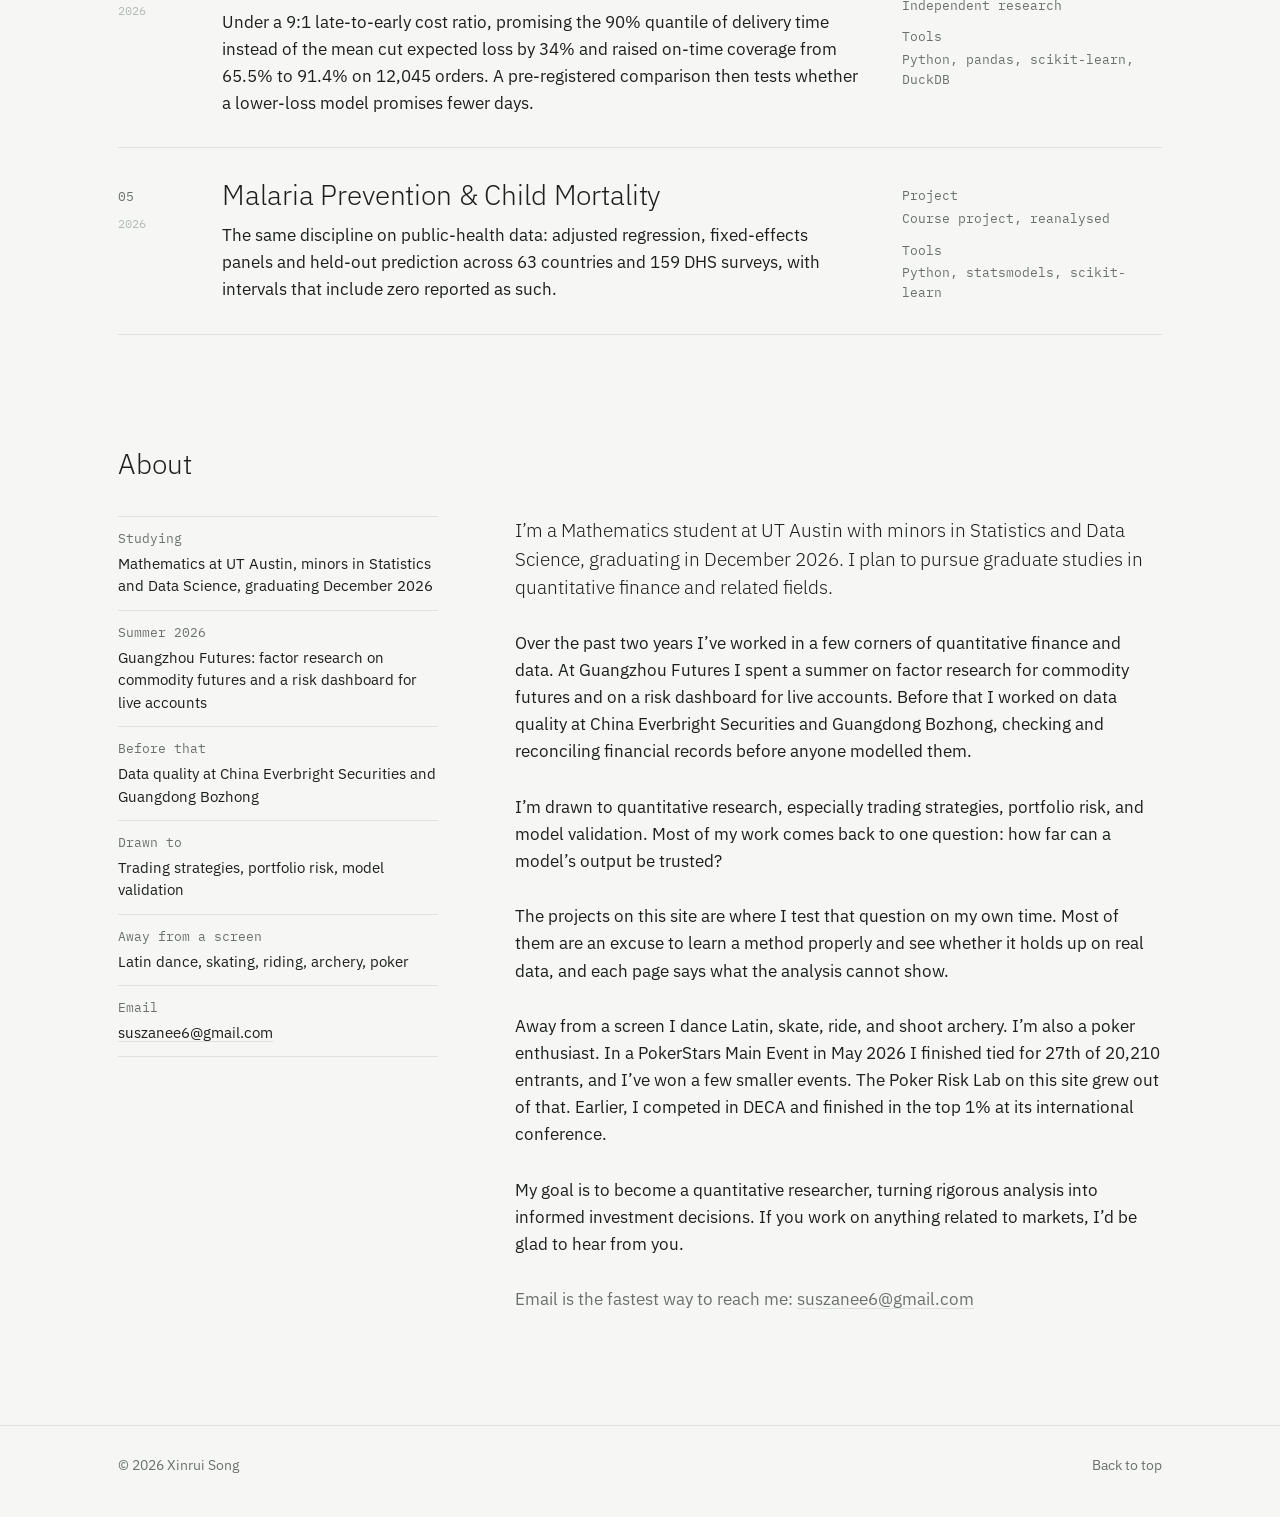
==== commit 9ea8096a: "Centre the home sections, add an About facts column and a third project-row column" ====
--- a/index.html
+++ b/index.html
@@ -87,24 +87,34 @@
   </section>
 
   <section id="projects" aria-labelledby="projects-h">
-    <div class="col">
+    <div class="wrap">
       <div class="section-head"><h2 id="projects-h" class="t2">Projects</h2></div>
-      <p class="muted" style="margin-top:16px;max-width:34em">Three projects sit in markets and risk; two more apply the same statistical discipline to delivery promises and public-health data. Each page states the question, the data, my part, the method, the result with its uncertainty, and what the analysis cannot show.</p>
+      <p class="muted" style="margin-top:16px;max-width:39em">Three projects sit in markets and risk; two more apply the same statistical discipline to delivery promises and public-health data. Each page states the question, the data, my part, the method, the result with its uncertainty, and what the analysis cannot show.</p>
       <div id="project-list" class="project-list"></div>
     </div>
   </section>
 
   <section id="about" class="about" aria-labelledby="about-h">
-    <div class="col">
+    <div class="wrap">
       <h2 id="about-h" class="t2">About</h2>
-      <div class="stack" style="margin-top:28px">
-        <p>I’m a Mathematics student at UT Austin with minors in Statistics and Data Science, graduating in December 2026. I plan to pursue graduate studies in quantitative finance and related fields.</p>
-        <p>Over the past two years I’ve worked in a few corners of quantitative finance and data. At Guangzhou Futures I spent a summer on factor research for commodity futures and on a risk dashboard for live accounts. Before that I worked on data quality at China Everbright Securities and Guangdong Bozhong, checking and reconciling financial records before anyone modelled them.</p>
-        <p>I’m drawn to quantitative research, especially trading strategies, portfolio risk, and model validation. Most of my work comes back to one question: how far can a model’s output be trusted?</p>
-        <p>The projects on this site are where I test that question on my own time. Most of them are an excuse to learn a method properly and see whether it holds up on real data, and each page says what the analysis cannot show.</p>
-        <p>Away from a screen I dance Latin, skate, ride, and shoot archery. I’m also a poker enthusiast. In a PokerStars Main Event in May 2026 I finished tied for 27th of 20,210 entrants, and I’ve won a few smaller events. The Poker Risk Lab on this site grew out of that. Earlier, I competed in DECA and finished in the top 1% at its international conference.</p>
-        <p>My goal is to become a quantitative researcher, turning rigorous analysis into informed investment decisions. If you work on anything related to markets, I’d be glad to hear from you.</p>
-        <p class="muted">Email is the fastest way to reach me: <a href="mailto:suszanee6@gmail.com">suszanee6@gmail.com</a></p>
+      <div class="grid">
+        <dl class="facts" aria-label="At a glance">
+          <div><dt>Studying</dt><dd>Mathematics at UT Austin, minors in Statistics and Data Science, graduating December 2026</dd></div>
+          <div><dt>Summer 2026</dt><dd>Guangzhou Futures: factor research on commodity futures and a risk dashboard for live accounts</dd></div>
+          <div><dt>Before that</dt><dd>Data quality at China Everbright Securities and Guangdong Bozhong</dd></div>
+          <div><dt>Drawn to</dt><dd>Trading strategies, portfolio risk, model validation</dd></div>
+          <div><dt>Away from a screen</dt><dd>Latin dance, skating, riding, archery, poker</dd></div>
+          <div><dt>Email</dt><dd><a href="mailto:suszanee6@gmail.com">suszanee6@gmail.com</a></dd></div>
+        </dl>
+        <div class="stack">
+          <p class="lede">I’m a Mathematics student at UT Austin with minors in Statistics and Data Science, graduating in December 2026. I plan to pursue graduate studies in quantitative finance and related fields.</p>
+          <p>Over the past two years I’ve worked in a few corners of quantitative finance and data. At Guangzhou Futures I spent a summer on factor research for commodity futures and on a risk dashboard for live accounts. Before that I worked on data quality at China Everbright Securities and Guangdong Bozhong, checking and reconciling financial records before anyone modelled them.</p>
+          <p>I’m drawn to quantitative research, especially trading strategies, portfolio risk, and model validation. Most of my work comes back to one question: how far can a model’s output be trusted?</p>
+          <p>The projects on this site are where I test that question on my own time. Most of them are an excuse to learn a method properly and see whether it holds up on real data, and each page says what the analysis cannot show.</p>
+          <p>Away from a screen I dance Latin, skate, ride, and shoot archery. I’m also a poker enthusiast. In a PokerStars Main Event in May 2026 I finished tied for 27th of 20,210 entrants, and I’ve won a few smaller events. The Poker Risk Lab on this site grew out of that. Earlier, I competed in DECA and finished in the top 1% at its international conference.</p>
+          <p>My goal is to become a quantitative researcher, turning rigorous analysis into informed investment decisions. If you work on anything related to markets, I’d be glad to hear from you.</p>
+          <p class="muted">Email is the fastest way to reach me: <a href="mailto:suszanee6@gmail.com">suszanee6@gmail.com</a></p>
+        </div>
       </div>
     </div>
   </section>
@@ -119,7 +129,7 @@
 </main>
 
 <footer class="site-footer">
-  <div class="col">
+  <div class="wrap">
     <span>© 2026 Xinrui Song</span>
     <span><a href="#top">Back to top</a></span>
   </div>
--- a/assets/site.css
+++ b/assets/site.css
@@ -88,6 +88,10 @@
 /* ---------- column ---------- */
 .col { width: 100%; max-width: var(--col); margin-left: var(--left); padding: 0 var(--gutter); }
 .col.wide { max-width: min(var(--wide), calc(100% - var(--left))); } /* 920px, or what fits beside the left offset (overflowed at 960–1120px) */
+/* centred wrap: projects, about, detail pages and the footer. Side padding grows with the viewport so the
+   fixed ghost nav and side arrows never sit on the content. */
+.wrap { width: 100%; max-width: 1248px; margin-inline: auto; padding-inline: clamp(var(--gutter), 8vw, 112px); }
+.detail .wrap { max-width: 1280px; padding-inline: clamp(var(--gutter), 6vw, 86px); } /* only the slim side arrows sit beside a detail page */
 @media (max-width: 720px) { :root { --left: 0px; } }
 
 section { padding-top: var(--section); }
@@ -192,21 +196,39 @@
 /* ---------- project list (numbered rows) ---------- */
 .project-list { margin-top: 40px; border-top: 1px solid var(--line); }
 .project-row {
-  display: grid; grid-template-columns: 64px 1fr; gap: 6px 24px;
+  display: grid; grid-template-columns: 64px minmax(0, 1fr); gap: 6px 24px;
   padding: 30px 0; border-bottom: 1px solid var(--line); color: inherit;
 }
 .project-row .idx { font-family: var(--mono); font-size: 13px; color: var(--muted); padding-top: 9px; }
 .project-row .idx small { display: block; color: var(--faint); margin-top: 6px; font-size: 12px; }
 .project-row .t2 { transition: color 200ms var(--ease); }
 .project-row:hover .t2 { color: var(--accent); }
-.project-row .summary { margin-top: 10px; max-width: 34em; color: var(--ink); }
+.project-row .summary { margin-top: 10px; max-width: 39em; color: var(--ink); }
+.project-row .spec-row.compact { grid-column: 2; }
+@media (min-width: 1024px) {
+  .project-row { grid-template-columns: 64px minmax(0, 1fr) 260px; column-gap: 40px; }
+  .project-row .spec-row.compact { grid-column: 3; grid-row: 1; flex-direction: column; gap: 12px; padding-top: 8px; }
+}
 @media (max-width: 560px) {
   .project-row { grid-template-columns: 1fr; gap: 2px; padding: 24px 0; }
+  .project-row .spec-row.compact { grid-column: 1; }
   .project-row .idx small { display: inline; margin-left: 10px; }
 }
 
-/* ---------- about ---------- */
-.about p { max-width: 34em; }
+/* ---------- about: facts list beside the paragraphs ---------- */
+.about .grid { margin-top: 28px; display: grid; grid-template-columns: minmax(0, 1fr); row-gap: 40px; }
+.about .stack > * + * { margin-top: 28px; }
+.about p { max-width: 39em; }
+.facts { border-top: 1px solid var(--line); }
+.facts div { padding: 12px 0; border-bottom: 1px solid var(--line); }
+.facts dt { font-family: var(--mono); font-size: 13px; color: var(--muted); }
+.facts dd { margin-top: 3px; font-size: 15px; line-height: 1.5; }
+.facts dd a { text-decoration: underline; text-decoration-color: var(--line); text-underline-offset: 3px; }
+.facts dd a:hover { text-decoration-color: var(--accent); }
+@media (min-width: 1024px) {
+  .about .grid { grid-template-columns: minmax(240px, 320px) minmax(0, 1fr); column-gap: clamp(48px, 6vw, 96px); margin-top: 36px; }
+  .facts { position: sticky; top: 96px; align-self: start; }
+}
 
 /* ---------- terminal ---------- */
 .terminal {
@@ -222,9 +244,12 @@
 
 /* ---------- footer ---------- */
 .site-footer { margin-top: var(--section); border-top: 1px solid var(--line); padding: 28px 0 40px; font-size: 14px; color: var(--muted); }
-.site-footer .col { display: flex; justify-content: space-between; gap: 16px; flex-wrap: wrap; }
-
-/* ---------- detail page ---------- */
+.site-footer .wrap { display: flex; justify-content: space-between; gap: 16px; flex-wrap: wrap; }
+
+/* ---------- detail page ----------
+   Centred wrap instead of the home page's left-offset column: exhibit and spec strip run the full
+   wrap, then the reading block splits into a lead column (question, conclusion, contents) and a
+   text column at a 39em measure. One column below 1024px. */
 .detail { padding-top: 120px; }
 .detail .crumbs { display: flex; gap: 16px; align-items: baseline; }
 .detail .crumbs .back { font-size: 14px; color: var(--muted); }
@@ -238,9 +263,9 @@
 .about .spec { margin-top: 28px; }
 .spec-row { display: flex; flex-wrap: wrap; gap: 14px 40px; padding: 14px 0; border-bottom: 1px solid var(--line); }
 .spec-item { display: flex; flex-direction: column; gap: 2px; min-width: 0; }
-.spec-l { font-family: var(--mono); font-size: 11px; letter-spacing: .02em; color: var(--faint); }
+.spec-l { font-family: var(--mono); font-size: 13px; letter-spacing: .01em; color: var(--muted); }
 .spec-v { font-family: var(--mono); font-size: 14px; line-height: 1.5; color: var(--ink); }
-.spec-item.num .spec-v { font-size: 20px; font-weight: 300; line-height: 1.2; font-family: var(--sans); letter-spacing: -0.01em; }
+.spec-item.num .spec-v { font-size: 24px; font-weight: 400; line-height: 1.2; font-family: var(--sans); letter-spacing: -0.01em; }
 .spec-v sup { font-family: var(--mono); font-size: 10px; color: var(--muted); margin-left: 2px; }
 .spec-v .sep { color: var(--faint); }
 .spec-v a { color: var(--ink); text-decoration: underline; text-decoration-color: var(--line); text-underline-offset: 3px; }
@@ -249,15 +274,25 @@
 .spec-row.compact .spec-v { font-size: 13px; color: var(--muted); }
 .spec-notes { margin: 10px 0 0; padding-left: 1.4em; font-size: 13px; line-height: 1.5; color: var(--muted); max-width: 48em; }
 .spec-notes li + li { margin-top: 2px; }
-@media (max-width: 560px) { .spec-row { gap: 12px 24px; } .spec-item.num .spec-v { font-size: 18px; } }
-
-.opening { margin-top: 56px; }
-.opening .question { max-width: 26em; }
-.opening .mypart { margin-top: 32px; max-width: 34em; }
-.opening .mypart .meta { display: block; margin-bottom: 6px; }
-.opening .tagline { margin-top: 28px; max-width: 34em; color: var(--muted); }
-.opening .private { margin-top: 12px; font-size: 14px; color: var(--muted); }
-@media (max-width: 760px) { .detail { padding-top: 92px; } .opening { margin-top: 40px; } }
+@media (max-width: 560px) { .spec-row { gap: 12px 24px; } .spec-item.num .spec-v { font-size: 20px; } }
+
+.read { margin-top: 64px; display: grid; grid-template-columns: minmax(0, 1fr); row-gap: 40px; }
+.lead .question { max-width: 26em; }
+.lead .tagline { margin-top: 24px; max-width: 34em; color: var(--muted); }
+.lead .private { margin-top: 12px; font-size: 14px; color: var(--muted); }
+.toc { display: none; }
+.text .mypart .meta { display: block; margin-bottom: 6px; }
+.text .mypart p, .text .body p, .text .strand p { max-width: 39em; }
+.text .body { margin-top: 48px; }
+@media (min-width: 1024px) {
+  .read { grid-template-columns: minmax(240px, 320px) minmax(0, 1fr); column-gap: clamp(48px, 6vw, 96px); }
+  .lead .question, .lead .tagline { max-width: none; }
+  .toc { display: block; position: sticky; top: 96px; margin-top: 40px; padding-top: 12px; border-top: 1px solid var(--line); }
+  .toc .meta { display: block; margin-bottom: 6px; }
+  .toc a { display: block; padding: 5px 0; font-size: 14px; color: var(--muted); transition: color 200ms var(--ease); }
+  .toc a:hover, .toc a[aria-current="true"] { color: var(--ink); }
+}
+@media (max-width: 760px) { .detail { padding-top: 92px; } .read { margin-top: 48px; } }
 
 .detail .figure { margin-top: 48px; }
 .detail .figure img { width: 100%; height: auto; display: block; border: 1px solid var(--line); }
@@ -275,10 +310,9 @@
 .figure-link:focus-visible { outline-offset: 4px; }
 @media (max-width: 560px) { .figure-link .open-label { right: 10px; bottom: 10px; height: 36px; padding: 0 14px; font-size: 13px; } }
 
-.detail .body { margin-top: 56px; }
-.detail .body h2 { margin-top: 48px; }
+.detail .body h2 { margin-top: 48px; scroll-margin-top: 96px; }
 .detail .body h2:first-child { margin-top: 0; }
-.detail .body p { margin-top: 12px; max-width: 34em; }
+.detail .body p { margin-top: 12px; }
 .detail .body .result-line { display: block; margin-top: 10px; }
 .detail .body .result-line:first-child { margin-top: 0; }
 
@@ -293,7 +327,7 @@
 .strands { margin-top: 28px; }
 .strand { padding: 20px 0; border-top: 1px solid var(--line); }
 .strand h3 { font-size: 17px; font-weight: 500; margin-top: 4px; }
-.strand p { margin-top: 8px; max-width: 34em; }
+.strand p { margin-top: 8px; }
 
 /* side arrows (desktop) + bottom pager (all) */
 .side-arrow {
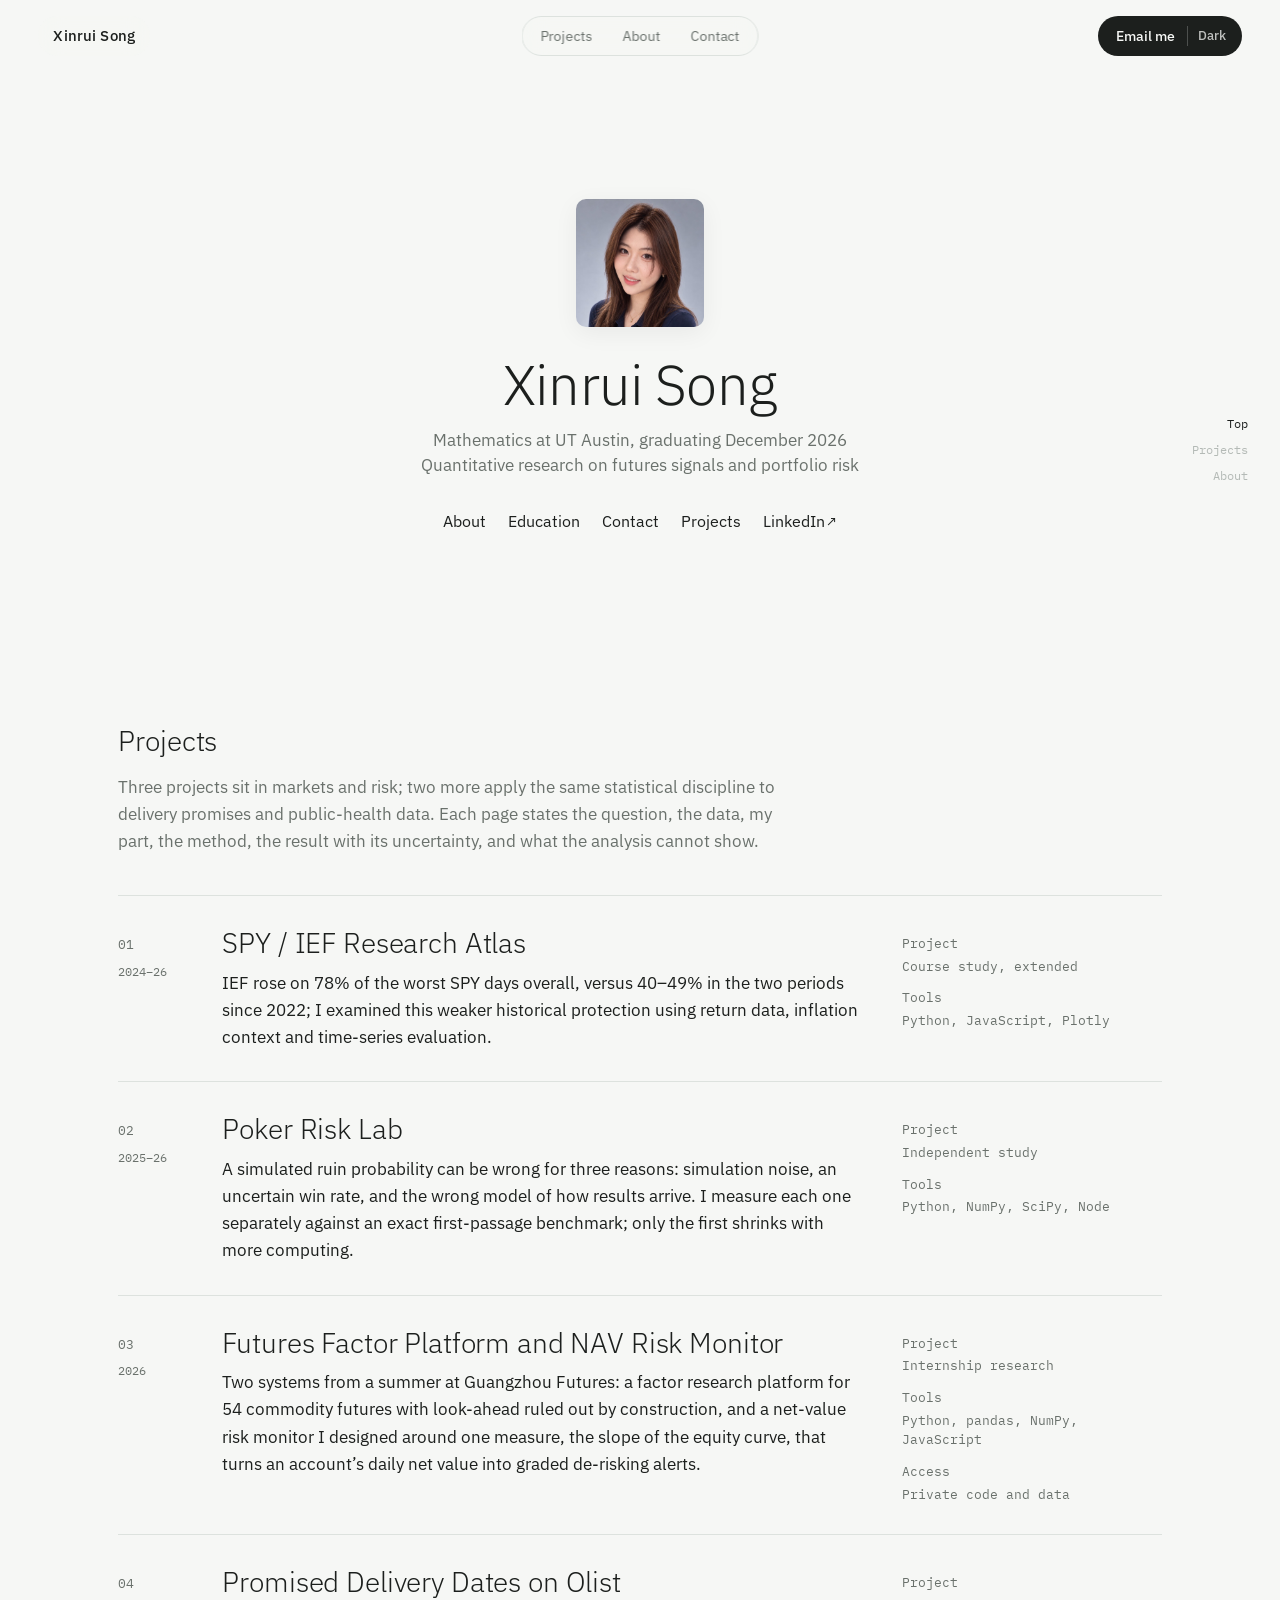
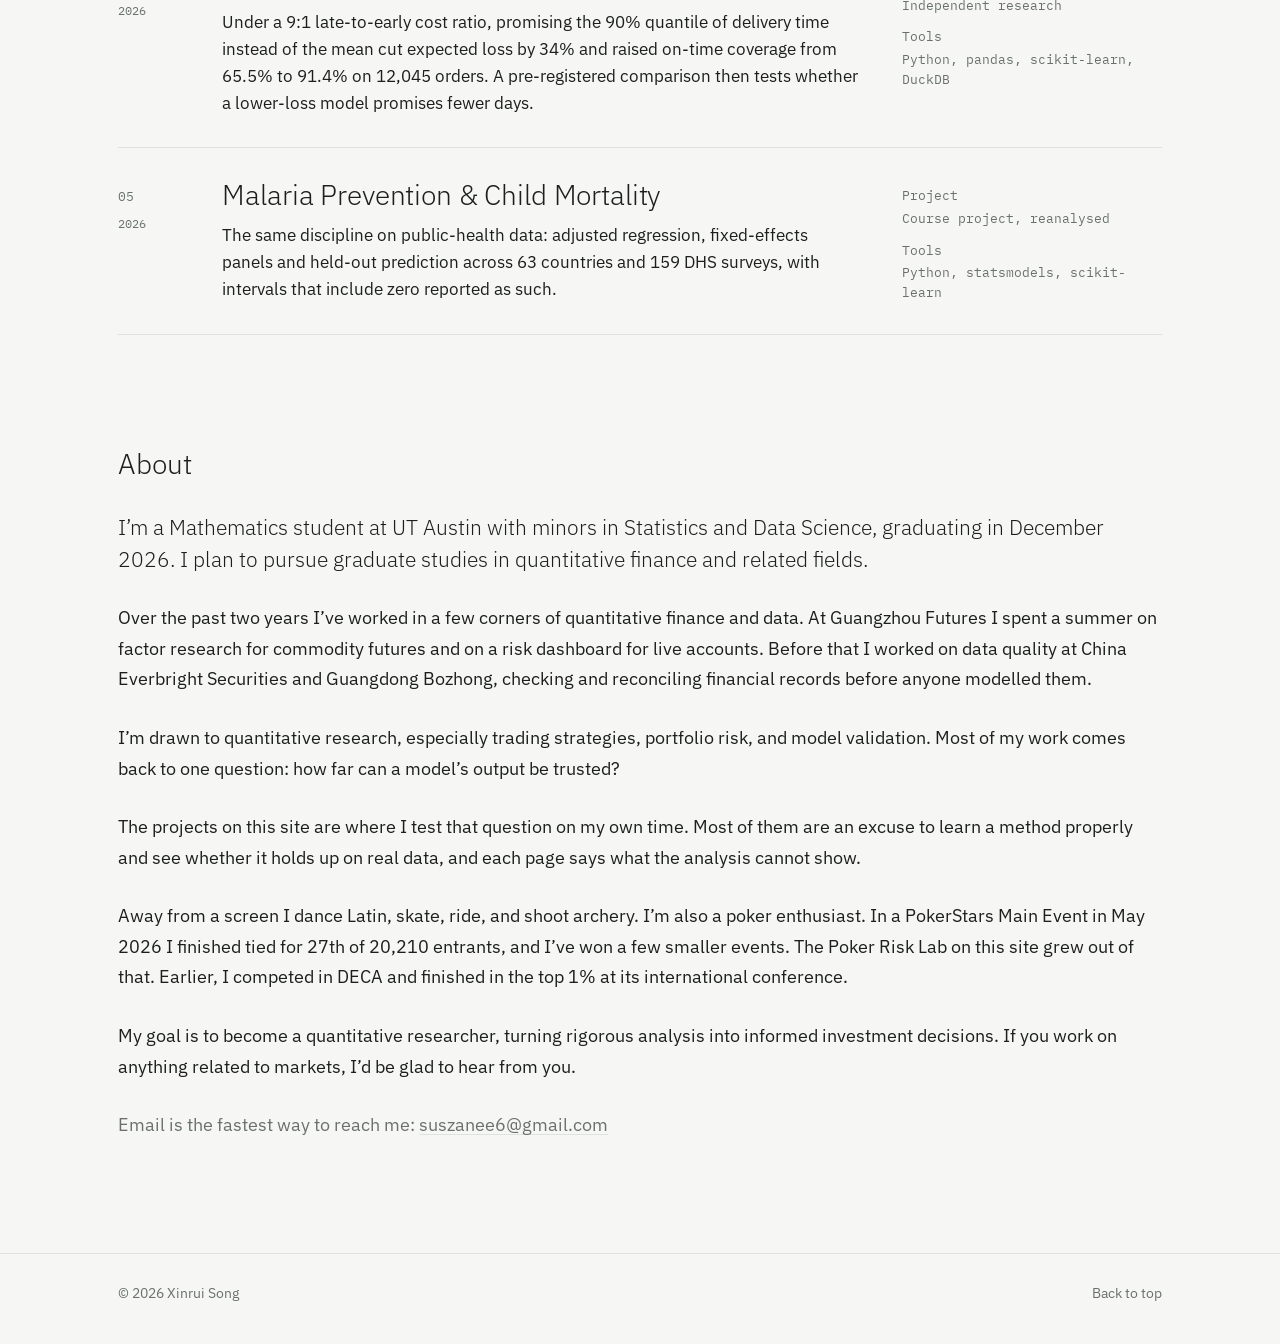
==== commit 39410da6: "About: drop the facts list, run the paragraphs across the full wrap" ====
--- a/index.html
+++ b/index.html
@@ -98,14 +98,6 @@
     <div class="wrap">
       <h2 id="about-h" class="t2">About</h2>
       <div class="grid">
-        <dl class="facts" aria-label="At a glance">
-          <div><dt>Studying</dt><dd>Mathematics at UT Austin, minors in Statistics and Data Science, graduating December 2026</dd></div>
-          <div><dt>Summer 2026</dt><dd>Guangzhou Futures: factor research on commodity futures and a risk dashboard for live accounts</dd></div>
-          <div><dt>Before that</dt><dd>Data quality at China Everbright Securities and Guangdong Bozhong</dd></div>
-          <div><dt>Drawn to</dt><dd>Trading strategies, portfolio risk, model validation</dd></div>
-          <div><dt>Away from a screen</dt><dd>Latin dance, skating, riding, archery, poker</dd></div>
-          <div><dt>Email</dt><dd><a href="mailto:suszanee6@gmail.com">suszanee6@gmail.com</a></dd></div>
-        </dl>
         <div class="stack">
           <p class="lede">I’m a Mathematics student at UT Austin with minors in Statistics and Data Science, graduating in December 2026. I plan to pursue graduate studies in quantitative finance and related fields.</p>
           <p>Over the past two years I’ve worked in a few corners of quantitative finance and data. At Guangzhou Futures I spent a summer on factor research for commodity futures and on a risk dashboard for live accounts. Before that I worked on data quality at China Everbright Securities and Guangdong Bozhong, checking and reconciling financial records before anyone modelled them.</p>
--- a/assets/site.css
+++ b/assets/site.css
@@ -20,9 +20,7 @@
   --mono: "IBM Plex Mono", ui-monospace, SFMono-Regular, Menlo, monospace;
 
   --col: 680px;
-  --wide: 920px;
   --gutter: 20px;
-  --left: clamp(20px, 12vw, 200px);
   --section: 112px;
   --gap: 24px;
   --ease: cubic-bezier(.2, .7, .2, 1);
@@ -67,6 +65,8 @@
 }
 a { color: inherit; text-decoration: none; }
 a:focus-visible, button:focus-visible { outline: 2px solid var(--accent); outline-offset: 3px; border-radius: 2px; }
+/* headings take focus after a route change so keyboard users continue from the new page, not from the header */
+h1:focus-visible, h2:focus-visible { outline: 2px solid var(--accent); outline-offset: 6px; border-radius: 2px; }
 h1, h2, h3, p, ul, dl, dd, figure { margin: 0; }
 ul { padding: 0; list-style: none; }
 strong { font-weight: 500; }
@@ -86,13 +86,10 @@
 }
 
 /* ---------- column ---------- */
-.col { width: 100%; max-width: var(--col); margin-left: var(--left); padding: 0 var(--gutter); }
-.col.wide { max-width: min(var(--wide), calc(100% - var(--left))); } /* 920px, or what fits beside the left offset (overflowed at 960–1120px) */
 /* centred wrap: projects, about, detail pages and the footer. Side padding grows with the viewport so the
    fixed ghost nav and side arrows never sit on the content. */
 .wrap { width: 100%; max-width: 1248px; margin-inline: auto; padding-inline: clamp(var(--gutter), 8vw, 112px); }
 .detail .wrap { max-width: 1280px; padding-inline: clamp(var(--gutter), 6vw, 86px); } /* only the slim side arrows sit beside a detail page */
-@media (max-width: 720px) { :root { --left: 0px; } }
 
 section { padding-top: var(--section); }
 @media (max-width: 720px) { :root { --section: 72px; } }
@@ -200,7 +197,7 @@
   padding: 30px 0; border-bottom: 1px solid var(--line); color: inherit;
 }
 .project-row .idx { font-family: var(--mono); font-size: 13px; color: var(--muted); padding-top: 9px; }
-.project-row .idx small { display: block; color: var(--faint); margin-top: 6px; font-size: 12px; }
+.project-row .idx small { display: block; color: var(--muted); margin-top: 6px; font-size: 12px; } /* the year is a fact, so it reads at the same grey as the index */
 .project-row .t2 { transition: color 200ms var(--ease); }
 .project-row:hover .t2 { color: var(--accent); }
 .project-row .summary { margin-top: 10px; max-width: 39em; color: var(--ink); }
@@ -215,20 +212,12 @@
   .project-row .idx small { display: inline; margin-left: 10px; }
 }
 
-/* ---------- about: facts list beside the paragraphs ---------- */
-.about .grid { margin-top: 28px; display: grid; grid-template-columns: minmax(0, 1fr); row-gap: 40px; }
+/* ---------- about: the paragraphs run the full wrap ---------- */
+.about .grid { margin-top: 32px; }
 .about .stack > * + * { margin-top: 28px; }
-.about p { max-width: 39em; }
-.facts { border-top: 1px solid var(--line); }
-.facts div { padding: 12px 0; border-bottom: 1px solid var(--line); }
-.facts dt { font-family: var(--mono); font-size: 13px; color: var(--muted); }
-.facts dd { margin-top: 3px; font-size: 15px; line-height: 1.5; }
-.facts dd a { text-decoration: underline; text-decoration-color: var(--line); text-underline-offset: 3px; }
-.facts dd a:hover { text-decoration-color: var(--accent); }
-@media (min-width: 1024px) {
-  .about .grid { grid-template-columns: minmax(240px, 320px) minmax(0, 1fr); column-gap: clamp(48px, 6vw, 96px); margin-top: 36px; }
-  .facts { position: sticky; top: 96px; align-self: start; }
-}
+.about p { max-width: none; font-size: 18px; line-height: 1.7; }
+.about p.lede { font-size: 21px; line-height: 1.5; }
+@media (max-width: 720px) { .about p { font-size: 16px; line-height: 1.6; } .about p.lede { font-size: 17px; } }
 
 /* ---------- terminal ---------- */
 .terminal {
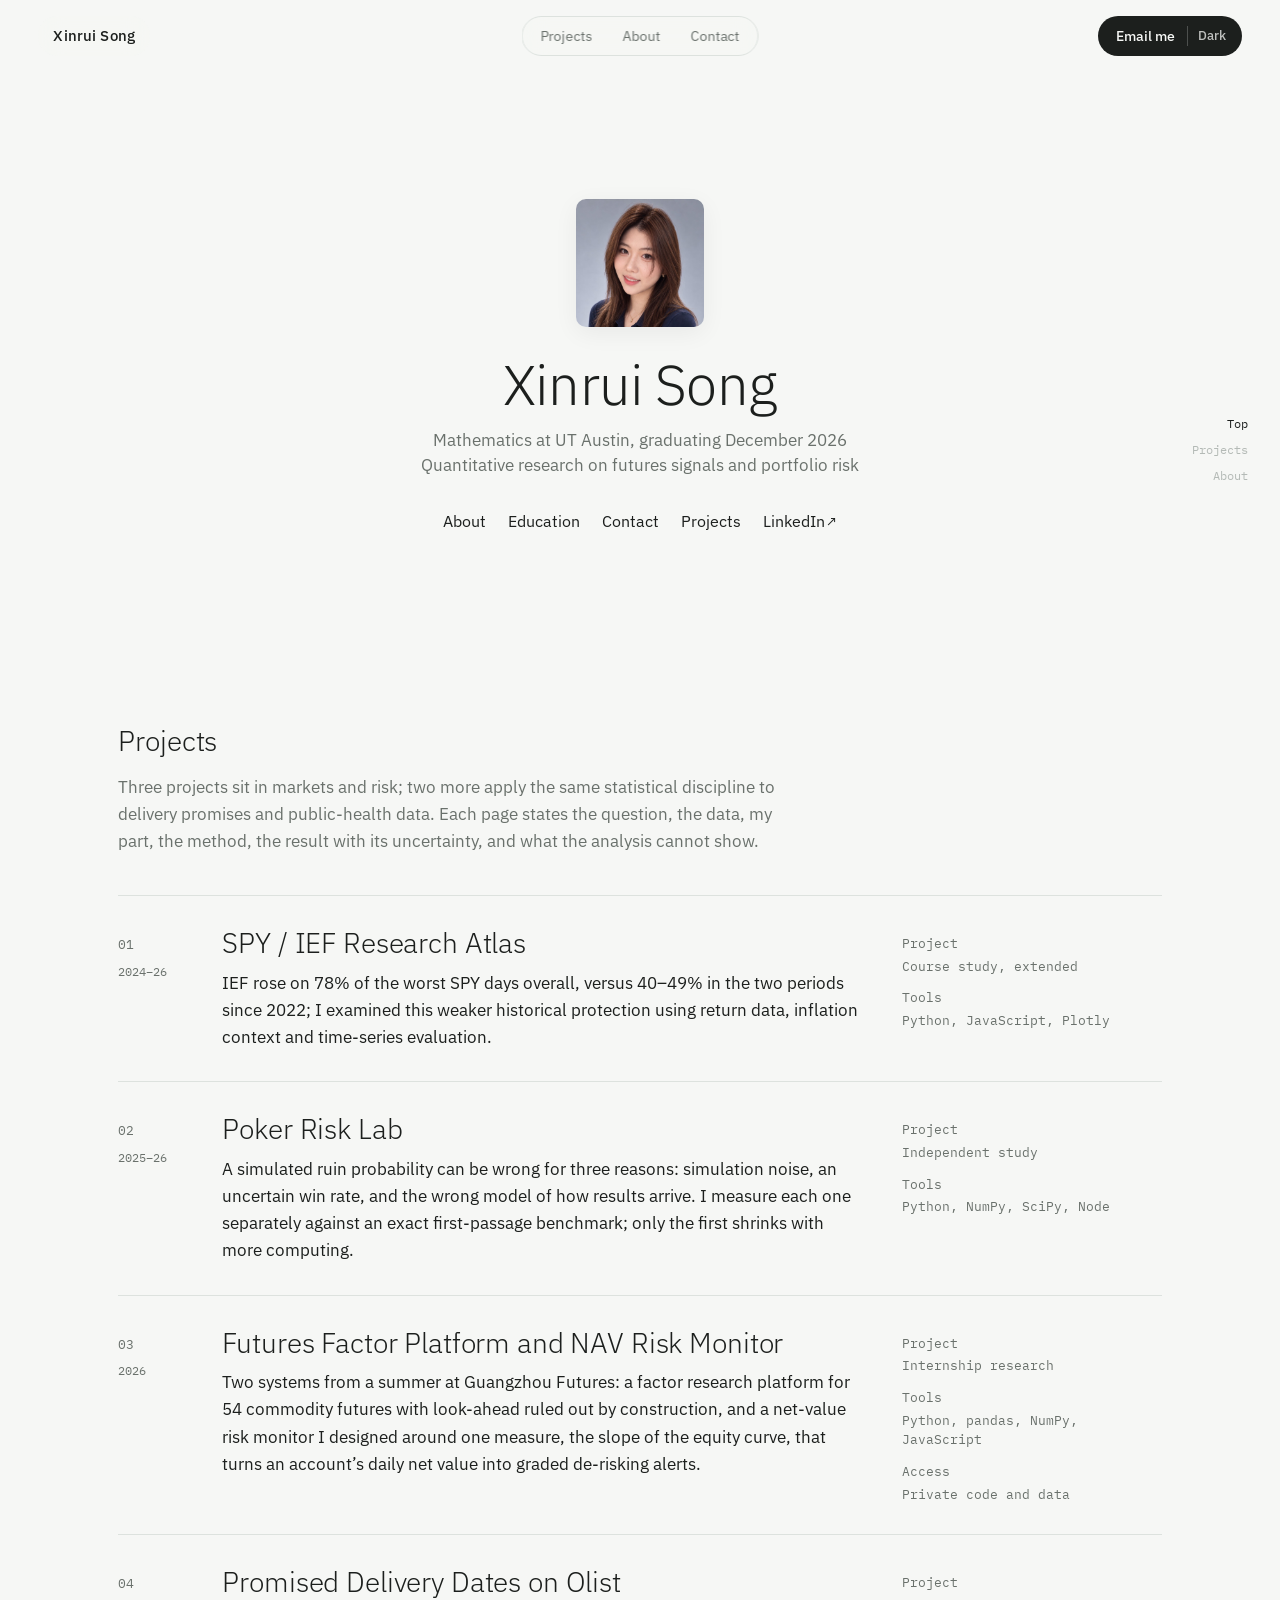
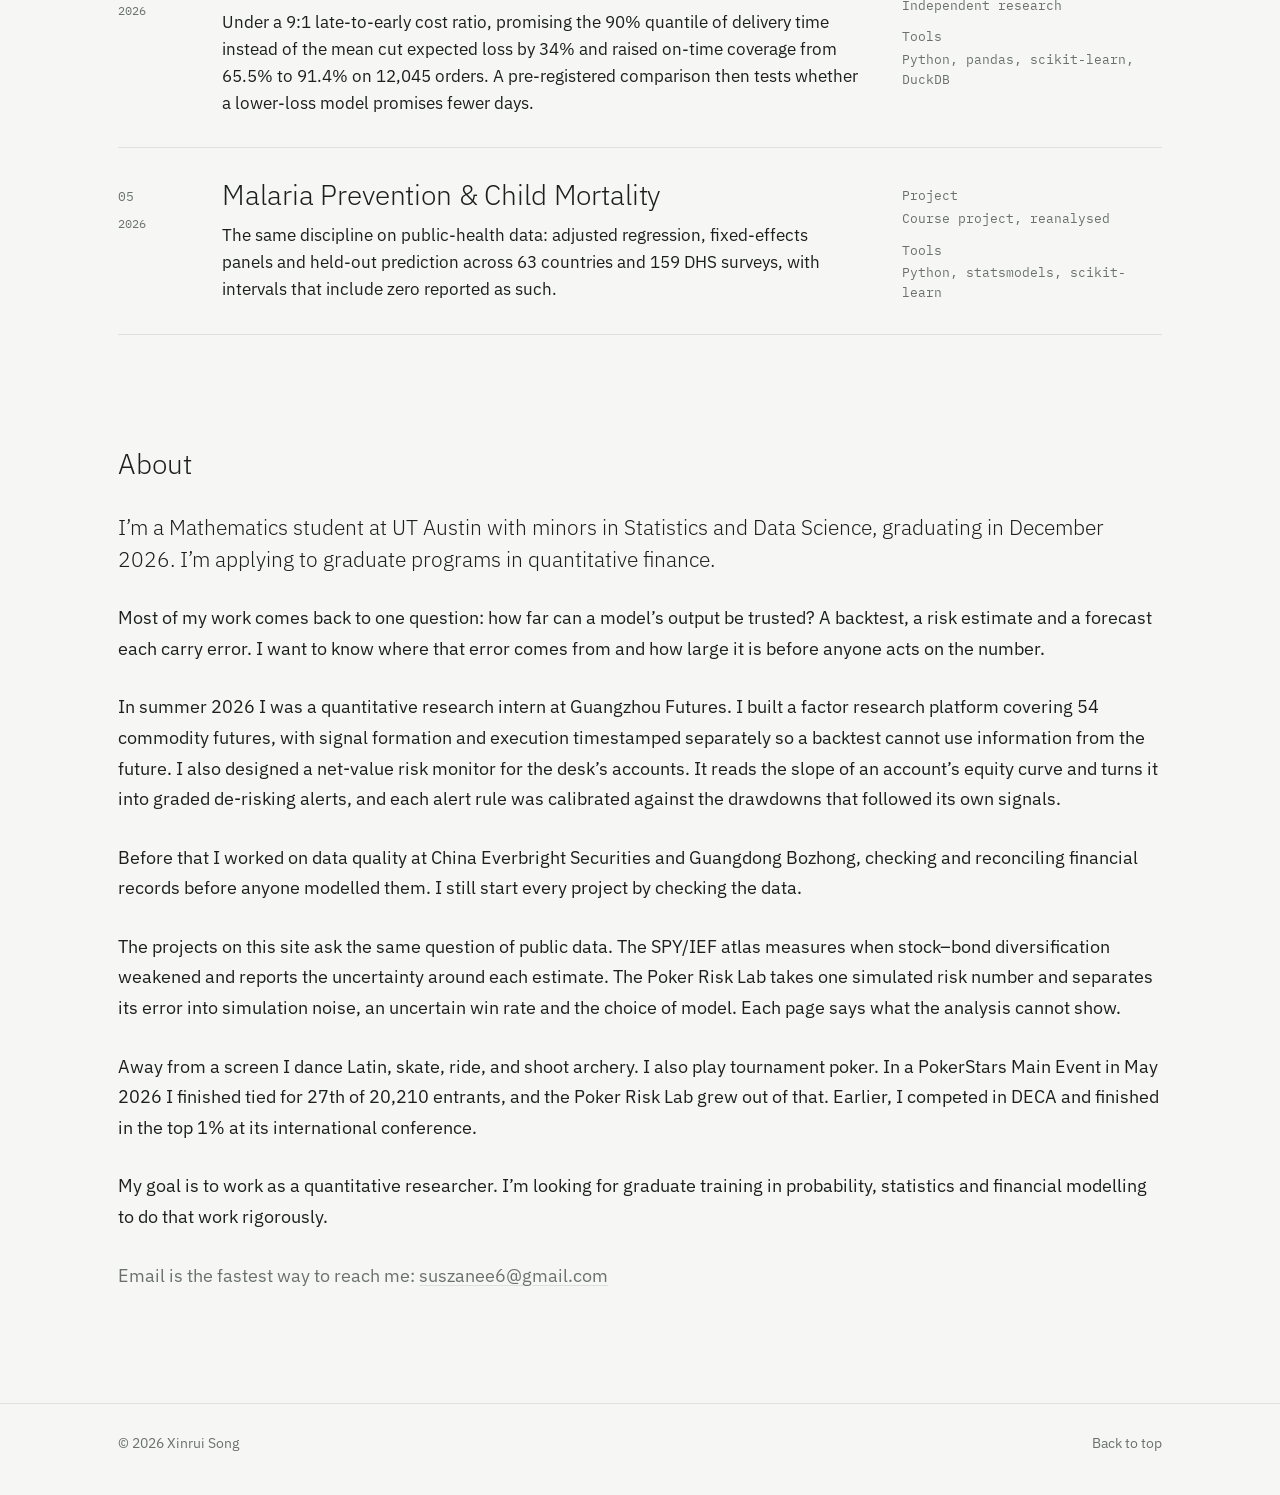
==== commit e2704c60: "About: rewrite the copy for admissions readers" ====
--- a/index.html
+++ b/index.html
@@ -99,12 +99,13 @@
       <h2 id="about-h" class="t2">About</h2>
       <div class="grid">
         <div class="stack">
-          <p class="lede">I’m a Mathematics student at UT Austin with minors in Statistics and Data Science, graduating in December 2026. I plan to pursue graduate studies in quantitative finance and related fields.</p>
-          <p>Over the past two years I’ve worked in a few corners of quantitative finance and data. At Guangzhou Futures I spent a summer on factor research for commodity futures and on a risk dashboard for live accounts. Before that I worked on data quality at China Everbright Securities and Guangdong Bozhong, checking and reconciling financial records before anyone modelled them.</p>
-          <p>I’m drawn to quantitative research, especially trading strategies, portfolio risk, and model validation. Most of my work comes back to one question: how far can a model’s output be trusted?</p>
-          <p>The projects on this site are where I test that question on my own time. Most of them are an excuse to learn a method properly and see whether it holds up on real data, and each page says what the analysis cannot show.</p>
-          <p>Away from a screen I dance Latin, skate, ride, and shoot archery. I’m also a poker enthusiast. In a PokerStars Main Event in May 2026 I finished tied for 27th of 20,210 entrants, and I’ve won a few smaller events. The Poker Risk Lab on this site grew out of that. Earlier, I competed in DECA and finished in the top 1% at its international conference.</p>
-          <p>My goal is to become a quantitative researcher, turning rigorous analysis into informed investment decisions. If you work on anything related to markets, I’d be glad to hear from you.</p>
+          <p class="lede">I’m a Mathematics student at UT Austin with minors in Statistics and Data Science, graduating in December 2026. I’m applying to graduate programs in quantitative finance.</p>
+          <p>Most of my work comes back to one question: how far can a model’s output be trusted? A backtest, a risk estimate and a forecast each carry error. I want to know where that error comes from and how large it is before anyone acts on the number.</p>
+          <p>In summer 2026 I was a quantitative research intern at Guangzhou Futures. I built a factor research platform covering 54 commodity futures, with signal formation and execution timestamped separately so a backtest cannot use information from the future. I also designed a net-value risk monitor for the desk’s accounts. It reads the slope of an account’s equity curve and turns it into graded de-risking alerts, and each alert rule was calibrated against the drawdowns that followed its own signals.</p>
+          <p>Before that I worked on data quality at China Everbright Securities and Guangdong Bozhong, checking and reconciling financial records before anyone modelled them. I still start every project by checking the data.</p>
+          <p>The projects on this site ask the same question of public data. The SPY/IEF atlas measures when stock–bond diversification weakened and reports the uncertainty around each estimate. The Poker Risk Lab takes one simulated risk number and separates its error into simulation noise, an uncertain win rate and the choice of model. Each page says what the analysis cannot show.</p>
+          <p>Away from a screen I dance Latin, skate, ride, and shoot archery. I also play tournament poker. In a PokerStars Main Event in May 2026 I finished tied for 27th of 20,210 entrants, and the Poker Risk Lab grew out of that. Earlier, I competed in DECA and finished in the top 1% at its international conference.</p>
+          <p>My goal is to work as a quantitative researcher. I’m looking for graduate training in probability, statistics and financial modelling to do that work rigorously.</p>
           <p class="muted">Email is the fastest way to reach me: <a href="mailto:suszanee6@gmail.com">suszanee6@gmail.com</a></p>
         </div>
       </div>
--- a/assets/site.css
+++ b/assets/site.css
@@ -265,22 +265,15 @@
 .spec-notes li + li { margin-top: 2px; }
 @media (max-width: 560px) { .spec-row { gap: 12px 24px; } .spec-item.num .spec-v { font-size: 20px; } }
 
-.read { margin-top: 64px; display: grid; grid-template-columns: minmax(0, 1fr); row-gap: 40px; }
-.lead .question { max-width: 26em; }
-.lead .tagline { margin-top: 24px; max-width: 34em; color: var(--muted); }
+.read { margin-top: 64px; }
+.lead .question { max-width: 30em; }
+.lead .tagline { margin-top: 24px; color: var(--muted); font-size: 18px; line-height: 1.7; }
 .lead .private { margin-top: 12px; font-size: 14px; color: var(--muted); }
-.toc { display: none; }
+.text { margin-top: 48px; }
 .text .mypart .meta { display: block; margin-bottom: 6px; }
-.text .mypart p, .text .body p, .text .strand p { max-width: 39em; }
+.text .mypart p, .text .body p, .text .strand p { max-width: none; font-size: 18px; line-height: 1.7; }
 .text .body { margin-top: 48px; }
-@media (min-width: 1024px) {
-  .read { grid-template-columns: minmax(240px, 320px) minmax(0, 1fr); column-gap: clamp(48px, 6vw, 96px); }
-  .lead .question, .lead .tagline { max-width: none; }
-  .toc { display: block; position: sticky; top: 96px; margin-top: 40px; padding-top: 12px; border-top: 1px solid var(--line); }
-  .toc .meta { display: block; margin-bottom: 6px; }
-  .toc a { display: block; padding: 5px 0; font-size: 14px; color: var(--muted); transition: color 200ms var(--ease); }
-  .toc a:hover, .toc a[aria-current="true"] { color: var(--ink); }
-}
+@media (max-width: 720px) { .text .mypart p, .text .body p, .text .strand p, .lead .tagline { font-size: 16px; line-height: 1.6; } }
 @media (max-width: 760px) { .detail { padding-top: 92px; } .read { margin-top: 48px; } }
 
 .detail .figure { margin-top: 48px; }
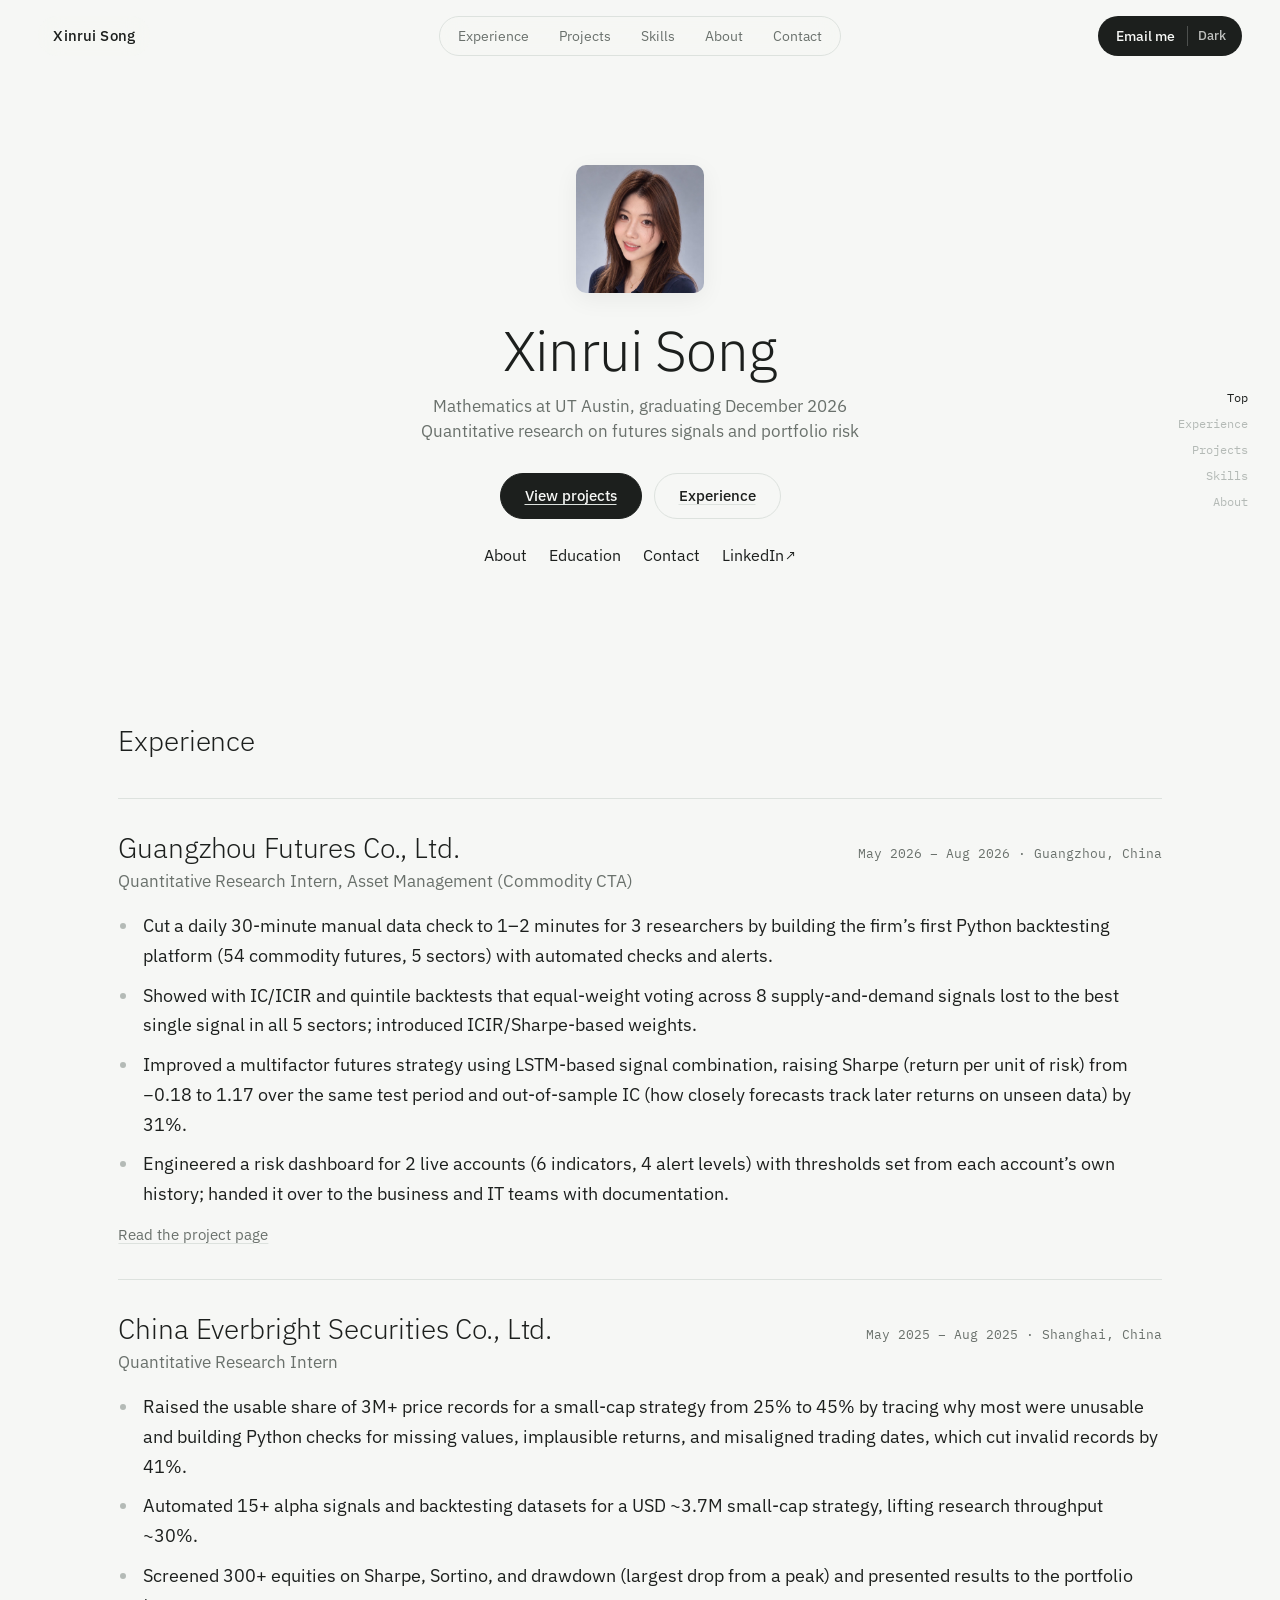
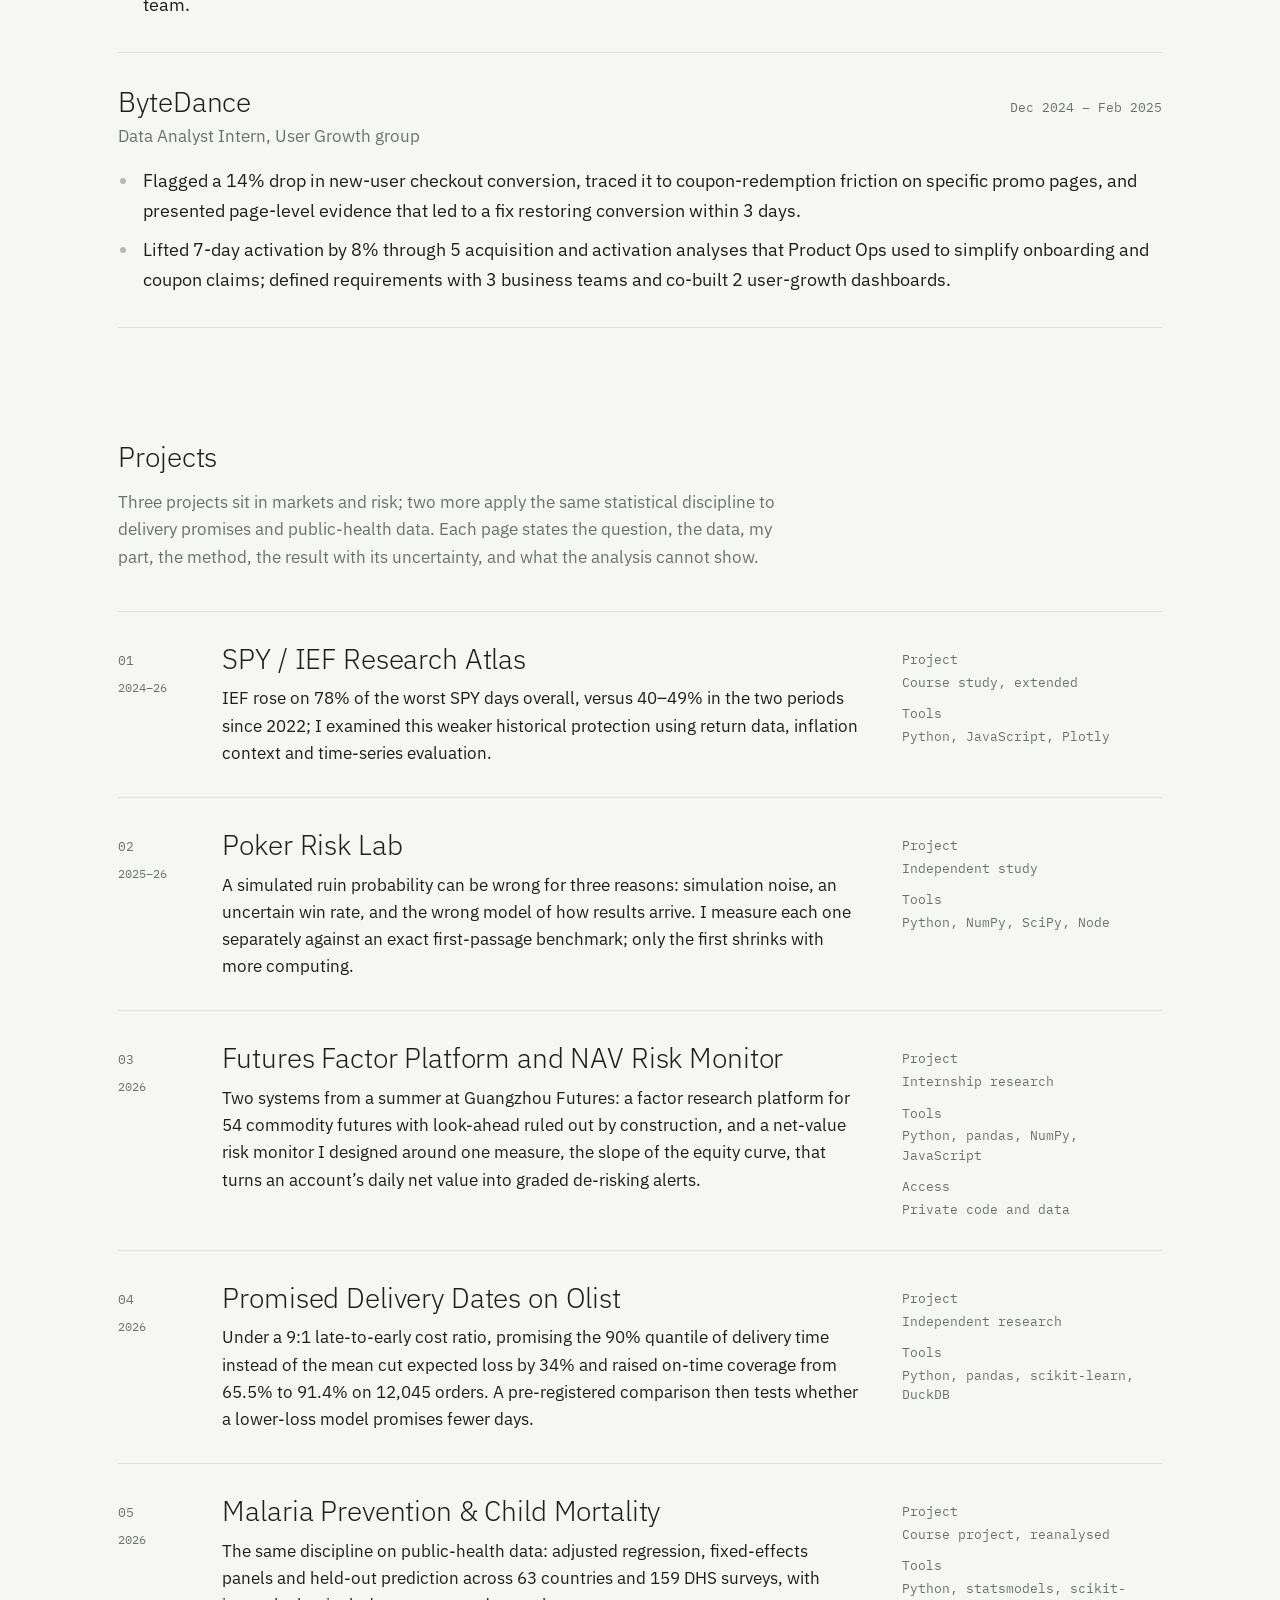
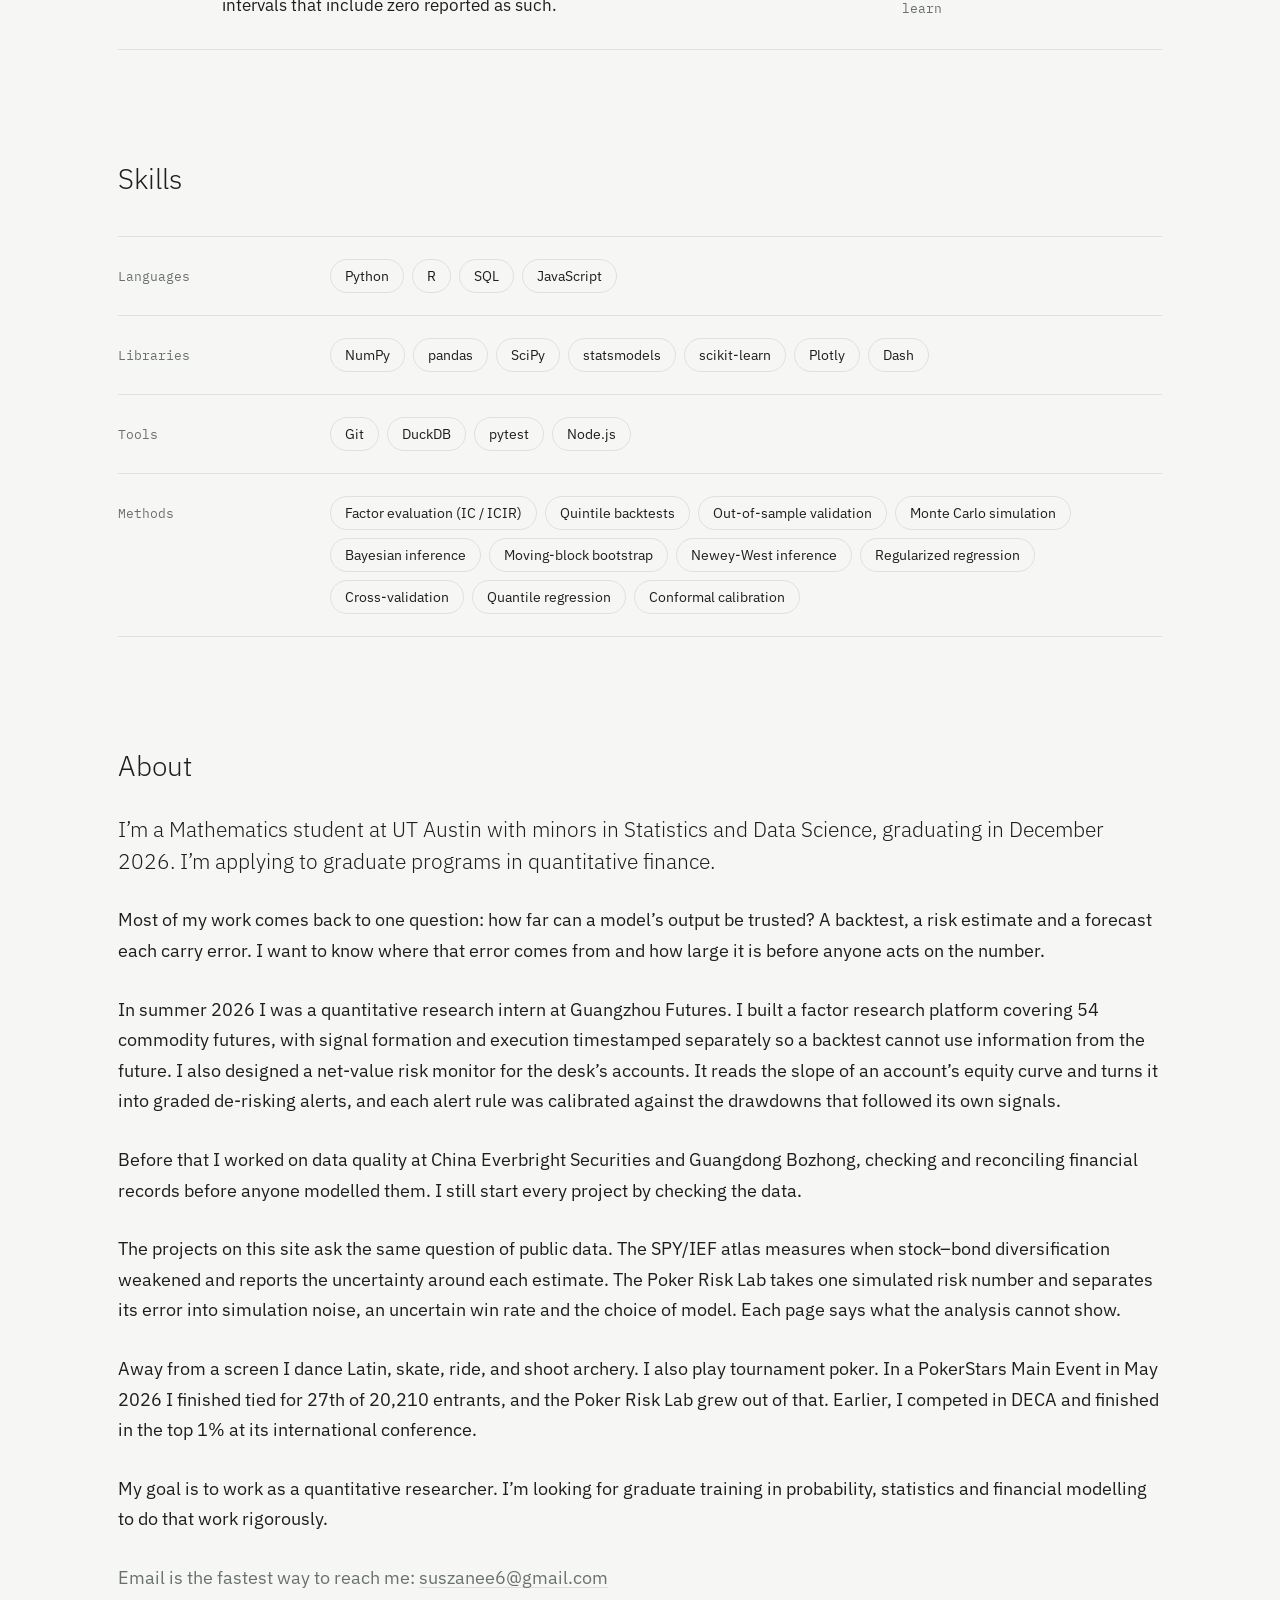
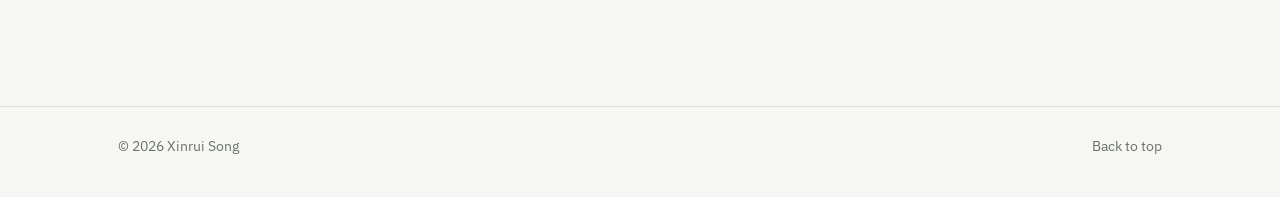
==== commit 30d3bb93: "Home: add Experience and Skills sections and two hero buttons" ====
--- a/index.html
+++ b/index.html
@@ -28,7 +28,9 @@
   <div class="bar">
     <a class="brand" href="#top">Xinrui Song</a>
     <nav class="pill" aria-label="Site">
+      <a id="nav-experience" href="#experience">Experience</a>
       <a id="nav-projects" href="#projects">Projects</a>
+      <a id="nav-skills" href="#skills">Skills</a>
       <a id="nav-about" href="#about">About</a>
       <a id="nav-contact" href="#t/contact">Contact</a>
     </nav>
@@ -38,7 +40,9 @@
 
 <nav class="ghost" id="ghost" aria-label="Sections">
   <a href="#top" data-for="top">Top</a>
+  <a href="#experience" data-for="experience">Experience</a>
   <a href="#projects" data-for="projects">Projects</a>
+  <a href="#skills" data-for="skills">Skills</a>
   <a href="#about" data-for="about">About</a>
 </nav>
 
@@ -51,11 +55,11 @@
       <img class="avatar" src="images/portrait.jpg" alt="" width="128" height="128" onerror="this.remove()">
       <h1 id="name" class="t1">Xinrui Song</h1>
       <p class="tag">Mathematics at UT Austin, graduating December 2026<br>Quantitative research on futures signals and portfolio risk</p>
+      <p class="actions"><a class="btn primary" href="#projects">View projects</a><a class="btn" href="#experience">Experience</a></p>
       <nav class="tabs" aria-label="Quick links">
         <a href="#t/about" data-tab="about">About</a>
         <a href="#t/education" data-tab="education">Education</a>
         <a href="#t/contact" data-tab="contact">Contact</a>
-        <a href="#projects">Projects</a>
         <a href="https://www.linkedin.com/in/xinrui-song-bba659338/" class="ext" target="_blank" rel="noopener">LinkedIn</a>
       </nav>
       <pre class="terminal" id="terminal" aria-live="polite" hidden></pre>
@@ -86,11 +90,68 @@
     </div>
   </section>
 
+  <section id="experience" aria-labelledby="experience-h">
+    <div class="wrap">
+      <h2 id="experience-h" class="t2">Experience</h2>
+      <div class="jobs">
+        <article class="job">
+          <header>
+            <h3 class="t2">Guangzhou Futures Co., Ltd.</h3>
+            <p class="role">Quantitative Research Intern, Asset Management (Commodity CTA)</p>
+            <p class="when mono">May 2026 – Aug 2026 · Guangzhou, China</p>
+          </header>
+          <ul>
+            <li>Cut a daily 30-minute manual data check to 1–2 minutes for 3 researchers by building the firm’s first Python backtesting platform (54 commodity futures, 5 sectors) with automated checks and alerts.</li>
+            <li>Showed with IC/ICIR and quintile backtests that equal-weight voting across 8 supply-and-demand signals lost to the best single signal in all 5 sectors; introduced ICIR/Sharpe-based weights.</li>
+            <li>Improved a multifactor futures strategy using LSTM-based signal combination, raising Sharpe (return per unit of risk) from −0.18 to 1.17 over the same test period and out-of-sample IC (how closely forecasts track later returns on unseen data) by 31%.</li>
+            <li>Engineered a risk dashboard for 2 live accounts (6 indicators, 4 alert levels) with thresholds set from each account’s own history; handed it over to the business and IT teams with documentation.</li>
+          </ul>
+          <p class="more"><a href="#/quant-platform">Read the project page</a></p>
+        </article>
+        <article class="job">
+          <header>
+            <h3 class="t2">China Everbright Securities Co., Ltd.</h3>
+            <p class="role">Quantitative Research Intern</p>
+            <p class="when mono">May 2025 – Aug 2025 · Shanghai, China</p>
+          </header>
+          <ul>
+            <li>Raised the usable share of 3M+ price records for a small-cap strategy from 25% to 45% by tracing why most were unusable and building Python checks for missing values, implausible returns, and misaligned trading dates, which cut invalid records by 41%.</li>
+            <li>Automated 15+ alpha signals and backtesting datasets for a USD ~3.7M small-cap strategy, lifting research throughput ~30%.</li>
+            <li>Screened 300+ equities on Sharpe, Sortino, and drawdown (largest drop from a peak) and presented results to the portfolio team.</li>
+          </ul>
+        </article>
+        <article class="job">
+          <header>
+            <h3 class="t2">ByteDance</h3>
+            <p class="role">Data Analyst Intern, User Growth group</p>
+            <p class="when mono">Dec 2024 – Feb 2025</p>
+          </header>
+          <ul>
+            <li>Flagged a 14% drop in new-user checkout conversion, traced it to coupon-redemption friction on specific promo pages, and presented page-level evidence that led to a fix restoring conversion within 3 days.</li>
+            <li>Lifted 7-day activation by 8% through 5 acquisition and activation analyses that Product Ops used to simplify onboarding and coupon claims; defined requirements with 3 business teams and co-built 2 user-growth dashboards.</li>
+          </ul>
+        </article>
+      </div>
+    </div>
+  </section>
+
   <section id="projects" aria-labelledby="projects-h">
     <div class="wrap">
       <div class="section-head"><h2 id="projects-h" class="t2">Projects</h2></div>
       <p class="muted" style="margin-top:16px;max-width:39em">Three projects sit in markets and risk; two more apply the same statistical discipline to delivery promises and public-health data. Each page states the question, the data, my part, the method, the result with its uncertainty, and what the analysis cannot show.</p>
       <div id="project-list" class="project-list"></div>
+    </div>
+  </section>
+
+  <section id="skills" aria-labelledby="skills-h">
+    <div class="wrap">
+      <h2 id="skills-h" class="t2">Skills</h2>
+      <dl class="skills">
+        <div><dt>Languages</dt><dd><span>Python</span><span>R</span><span>SQL</span><span>JavaScript</span></dd></div>
+        <div><dt>Libraries</dt><dd><span>NumPy</span><span>pandas</span><span>SciPy</span><span>statsmodels</span><span>scikit-learn</span><span>Plotly</span><span>Dash</span></dd></div>
+        <div><dt>Tools</dt><dd><span>Git</span><span>DuckDB</span><span>pytest</span><span>Node.js</span></dd></div>
+        <div><dt>Methods</dt><dd><span>Factor evaluation (IC / ICIR)</span><span>Quintile backtests</span><span>Out-of-sample validation</span><span>Monte Carlo simulation</span><span>Bayesian inference</span><span>Moving-block bootstrap</span><span>Newey-West inference</span><span>Regularized regression</span><span>Cross-validation</span><span>Quantile regression</span><span>Conformal calibration</span></dd></div>
+      </dl>
     </div>
   </section>
 
--- a/assets/site.css
+++ b/assets/site.css
@@ -185,6 +185,40 @@
 .caret.done { animation: none; opacity: 0; transition: opacity 400ms ease 600ms; }
 @keyframes blink { 50% { opacity: 0; } }
 @media (prefers-reduced-motion: reduce) { .caret { display: none; } }
+
+/* ---------- hero buttons: one filled, one outlined, same pill as the header CTA ---------- */
+.actions { display: flex; flex-wrap: wrap; justify-content: center; gap: 12px; margin-top: 28px; }
+.btn { display: inline-flex; align-items: center; height: 46px; padding: 0 24px; border-radius: 999px; border: 1px solid var(--line); font-size: 15px; font-weight: 500; color: var(--ink);
+  transition: border-color 200ms var(--ease), opacity 200ms var(--ease); }
+.btn:hover { border-color: var(--ink); }
+.btn.primary { background: var(--ink); border-color: var(--ink); color: var(--paper); }
+.btn.primary:hover { opacity: .88; }
+.actions + .tabs { margin-top: 20px; }
+
+/* ---------- experience: employer, role, dates, then bullets across the wrap ---------- */
+.jobs { margin-top: 40px; border-top: 1px solid var(--line); }
+.job { padding: 32px 0; border-bottom: 1px solid var(--line); }
+.job header { display: grid; grid-template-columns: minmax(0, 1fr) auto; gap: 4px 32px; align-items: baseline; }
+.job .role { grid-column: 1; color: var(--muted); }
+.job .when { grid-column: 2; grid-row: 1; text-align: right; white-space: nowrap; }
+.job ul { margin-top: 16px; padding-left: 1.2em; list-style: disc; }
+.job li { padding-left: 4px; font-size: 18px; line-height: 1.65; }
+.job li::marker { color: var(--faint); }
+.job li + li { margin-top: 10px; }
+.job .more { margin-top: 14px; font-size: 15px; color: var(--muted); }
+@media (max-width: 720px) {
+  .job header { grid-template-columns: 1fr; }
+  .job .when { grid-column: 1; grid-row: auto; text-align: left; white-space: normal; }
+  .job li { font-size: 16px; line-height: 1.6; }
+}
+
+/* ---------- skills: one ruled row per group, items as outlined slots ---------- */
+.skills { margin-top: 40px; border-top: 1px solid var(--line); }
+.skills > div { display: grid; grid-template-columns: 180px minmax(0, 1fr); gap: 12px 32px; padding: 22px 0; border-bottom: 1px solid var(--line); align-items: start; }
+.skills dt { font-family: var(--mono); font-size: 13px; color: var(--muted); padding-top: 8px; }
+.skills dd { display: flex; flex-wrap: wrap; gap: 8px; }
+.skills dd span { display: inline-flex; align-items: center; height: 34px; padding: 0 14px; border: 1px solid var(--line); border-radius: 999px; font-size: 14px; }
+@media (max-width: 720px) { .skills > div { grid-template-columns: 1fr; gap: 8px; } .skills dt { padding-top: 0; } }
 
 /* ---------- section head ---------- */
 .section-head { display: flex; align-items: baseline; gap: 20px; }
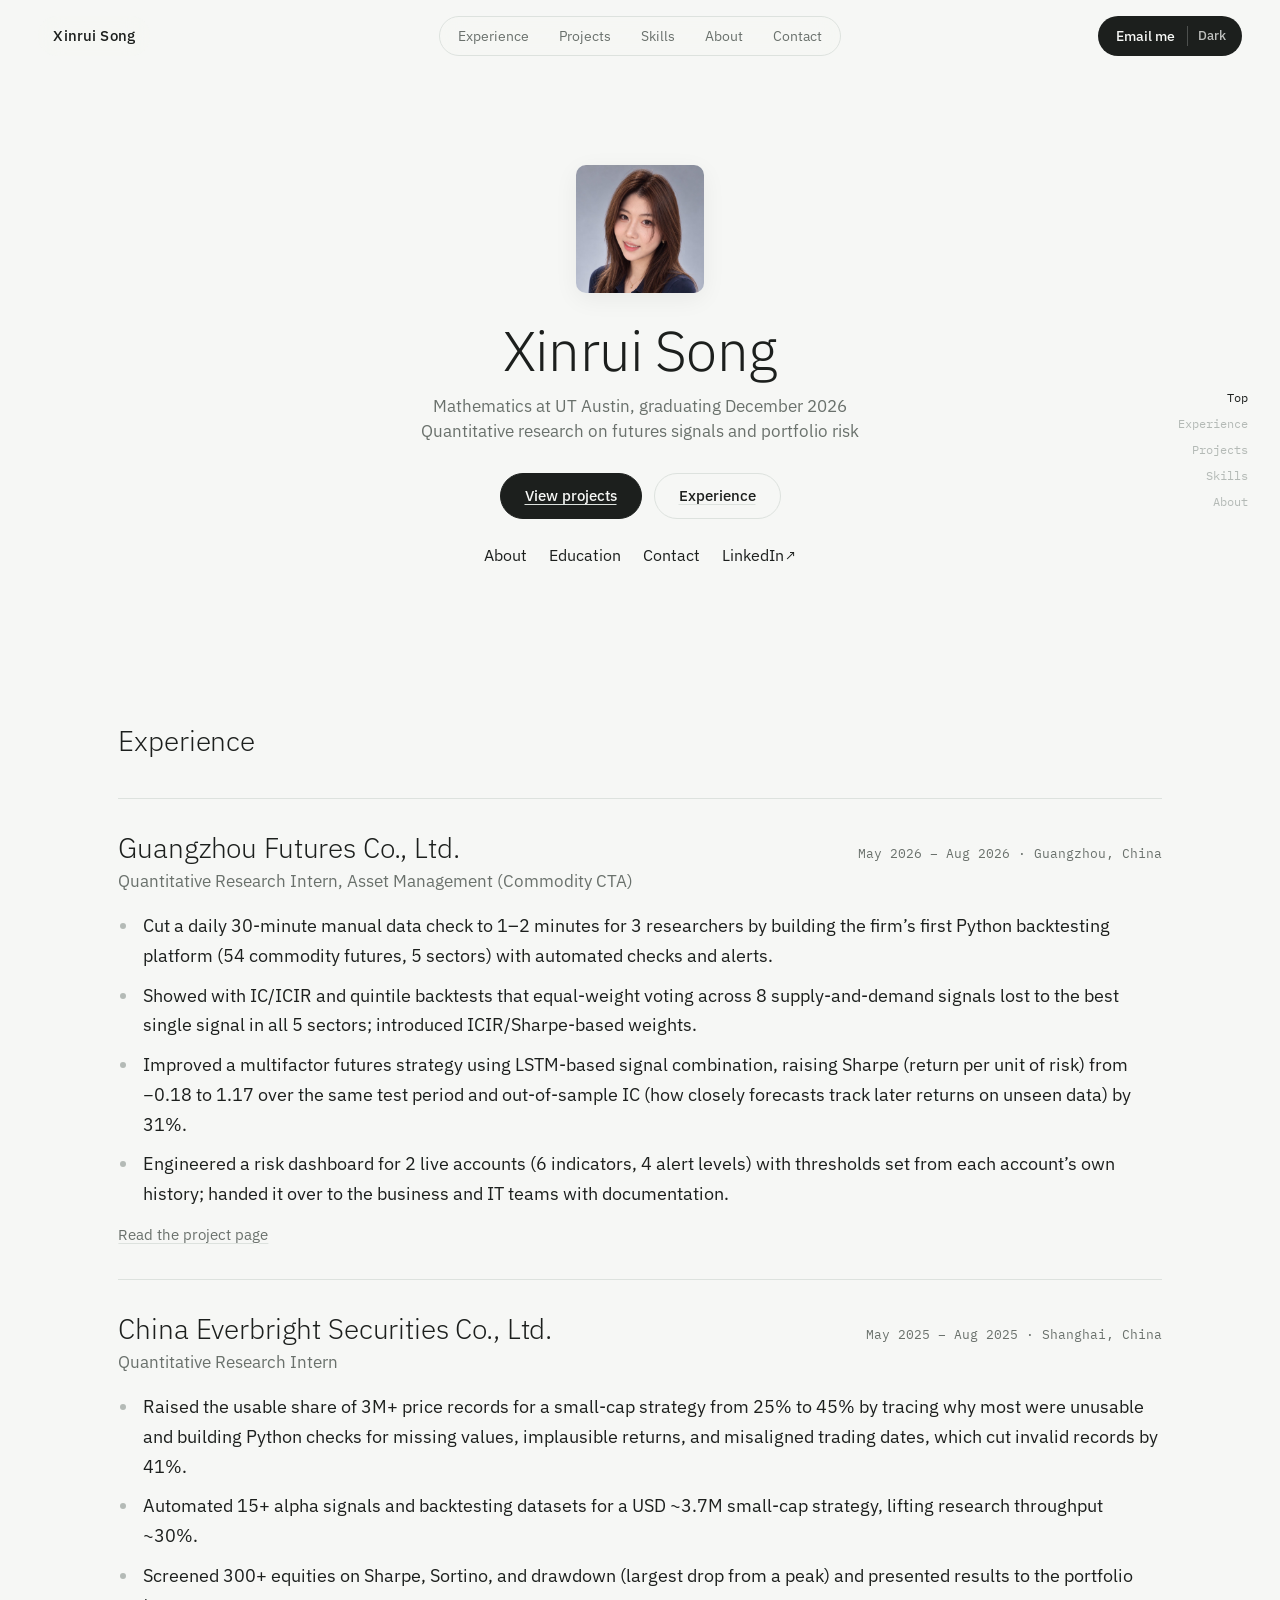
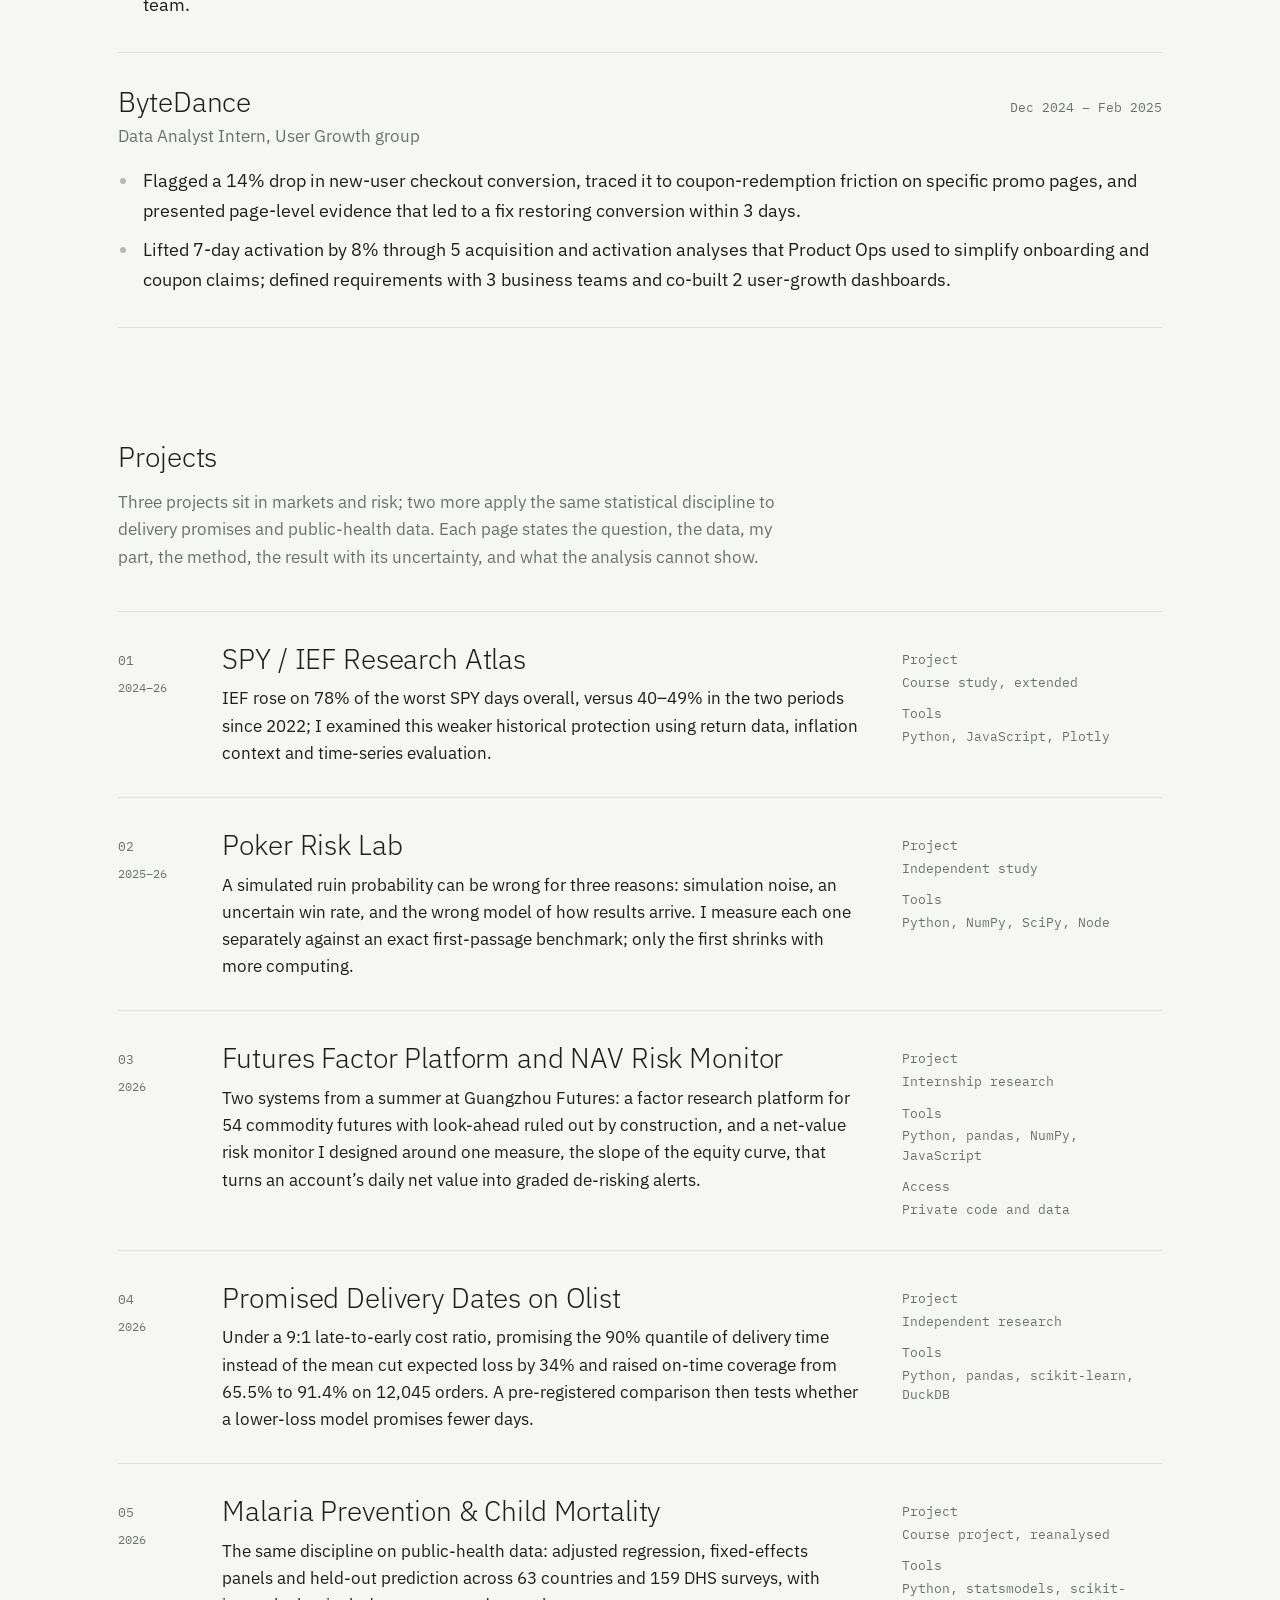
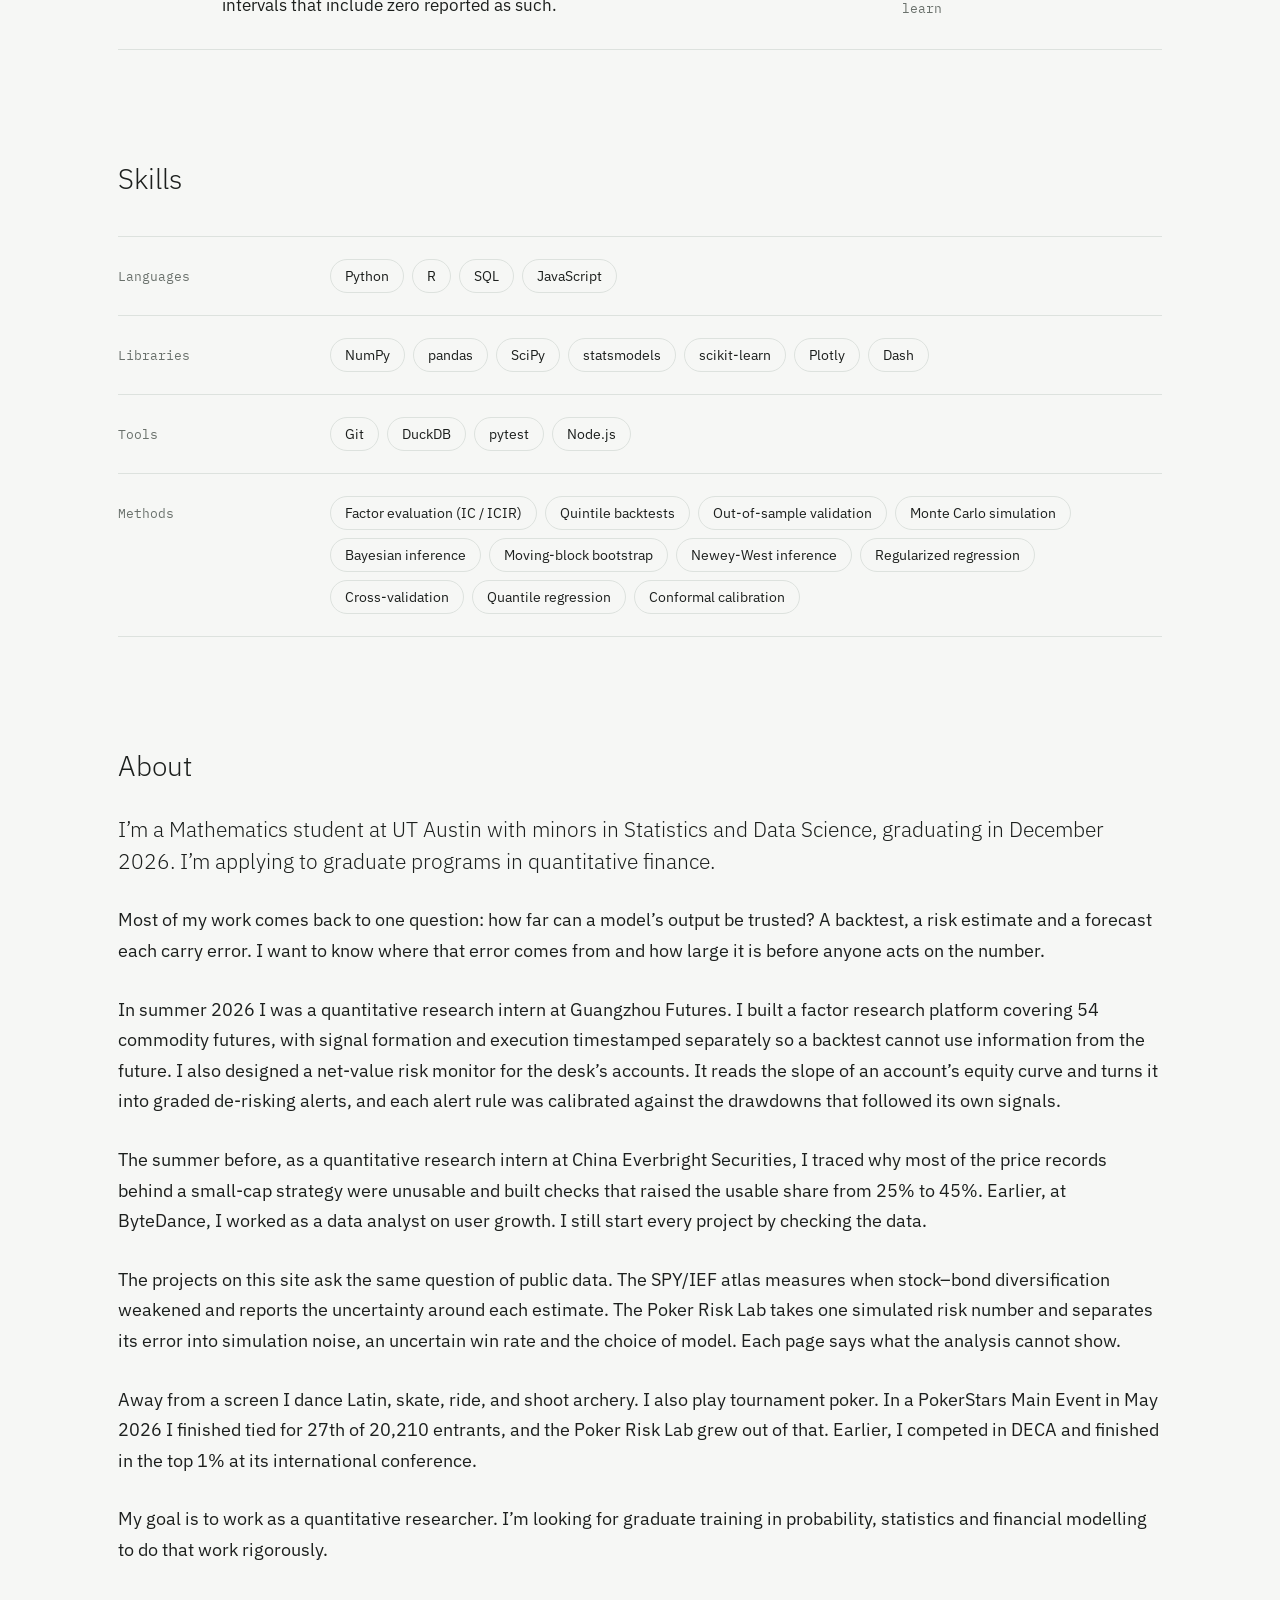
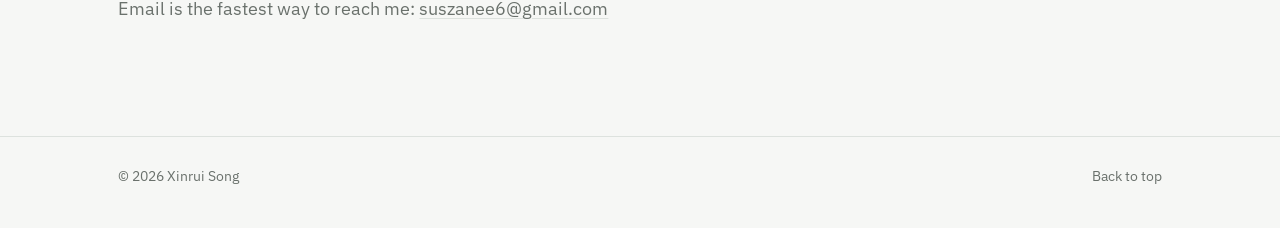
==== commit e6e6c1fa: "About: name the same internships as the Experience section" ====
--- a/index.html
+++ b/index.html
@@ -163,7 +163,7 @@
           <p class="lede">I’m a Mathematics student at UT Austin with minors in Statistics and Data Science, graduating in December 2026. I’m applying to graduate programs in quantitative finance.</p>
           <p>Most of my work comes back to one question: how far can a model’s output be trusted? A backtest, a risk estimate and a forecast each carry error. I want to know where that error comes from and how large it is before anyone acts on the number.</p>
           <p>In summer 2026 I was a quantitative research intern at Guangzhou Futures. I built a factor research platform covering 54 commodity futures, with signal formation and execution timestamped separately so a backtest cannot use information from the future. I also designed a net-value risk monitor for the desk’s accounts. It reads the slope of an account’s equity curve and turns it into graded de-risking alerts, and each alert rule was calibrated against the drawdowns that followed its own signals.</p>
-          <p>Before that I worked on data quality at China Everbright Securities and Guangdong Bozhong, checking and reconciling financial records before anyone modelled them. I still start every project by checking the data.</p>
+          <p>The summer before, as a quantitative research intern at China Everbright Securities, I traced why most of the price records behind a small-cap strategy were unusable and built checks that raised the usable share from 25% to 45%. Earlier, at ByteDance, I worked as a data analyst on user growth. I still start every project by checking the data.</p>
           <p>The projects on this site ask the same question of public data. The SPY/IEF atlas measures when stock–bond diversification weakened and reports the uncertainty around each estimate. The Poker Risk Lab takes one simulated risk number and separates its error into simulation noise, an uncertain win rate and the choice of model. Each page says what the analysis cannot show.</p>
           <p>Away from a screen I dance Latin, skate, ride, and shoot archery. I also play tournament poker. In a PokerStars Main Event in May 2026 I finished tied for 27th of 20,210 entrants, and the Poker Risk Lab grew out of that. Earlier, I competed in DECA and finished in the top 1% at its international conference.</p>
           <p>My goal is to work as a quantitative researcher. I’m looking for graduate training in probability, statistics and financial modelling to do that work rigorously.</p>
